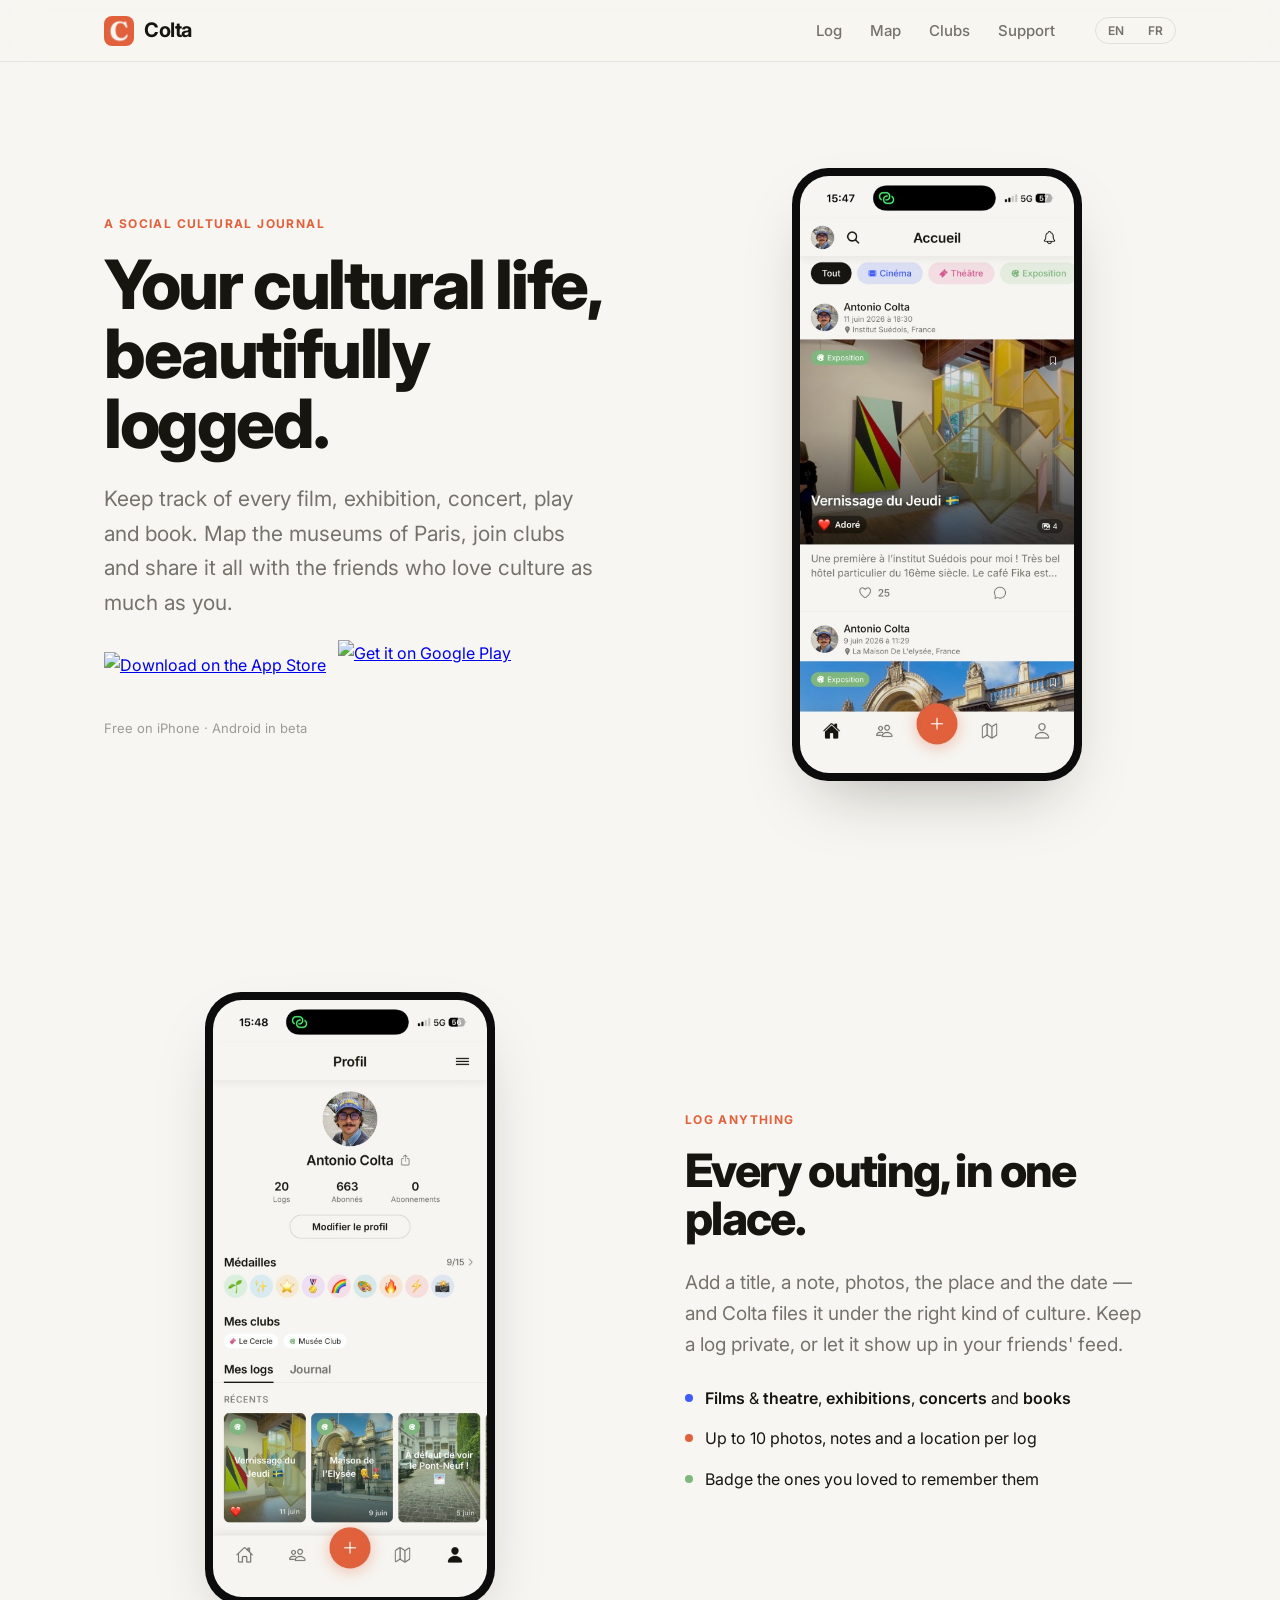
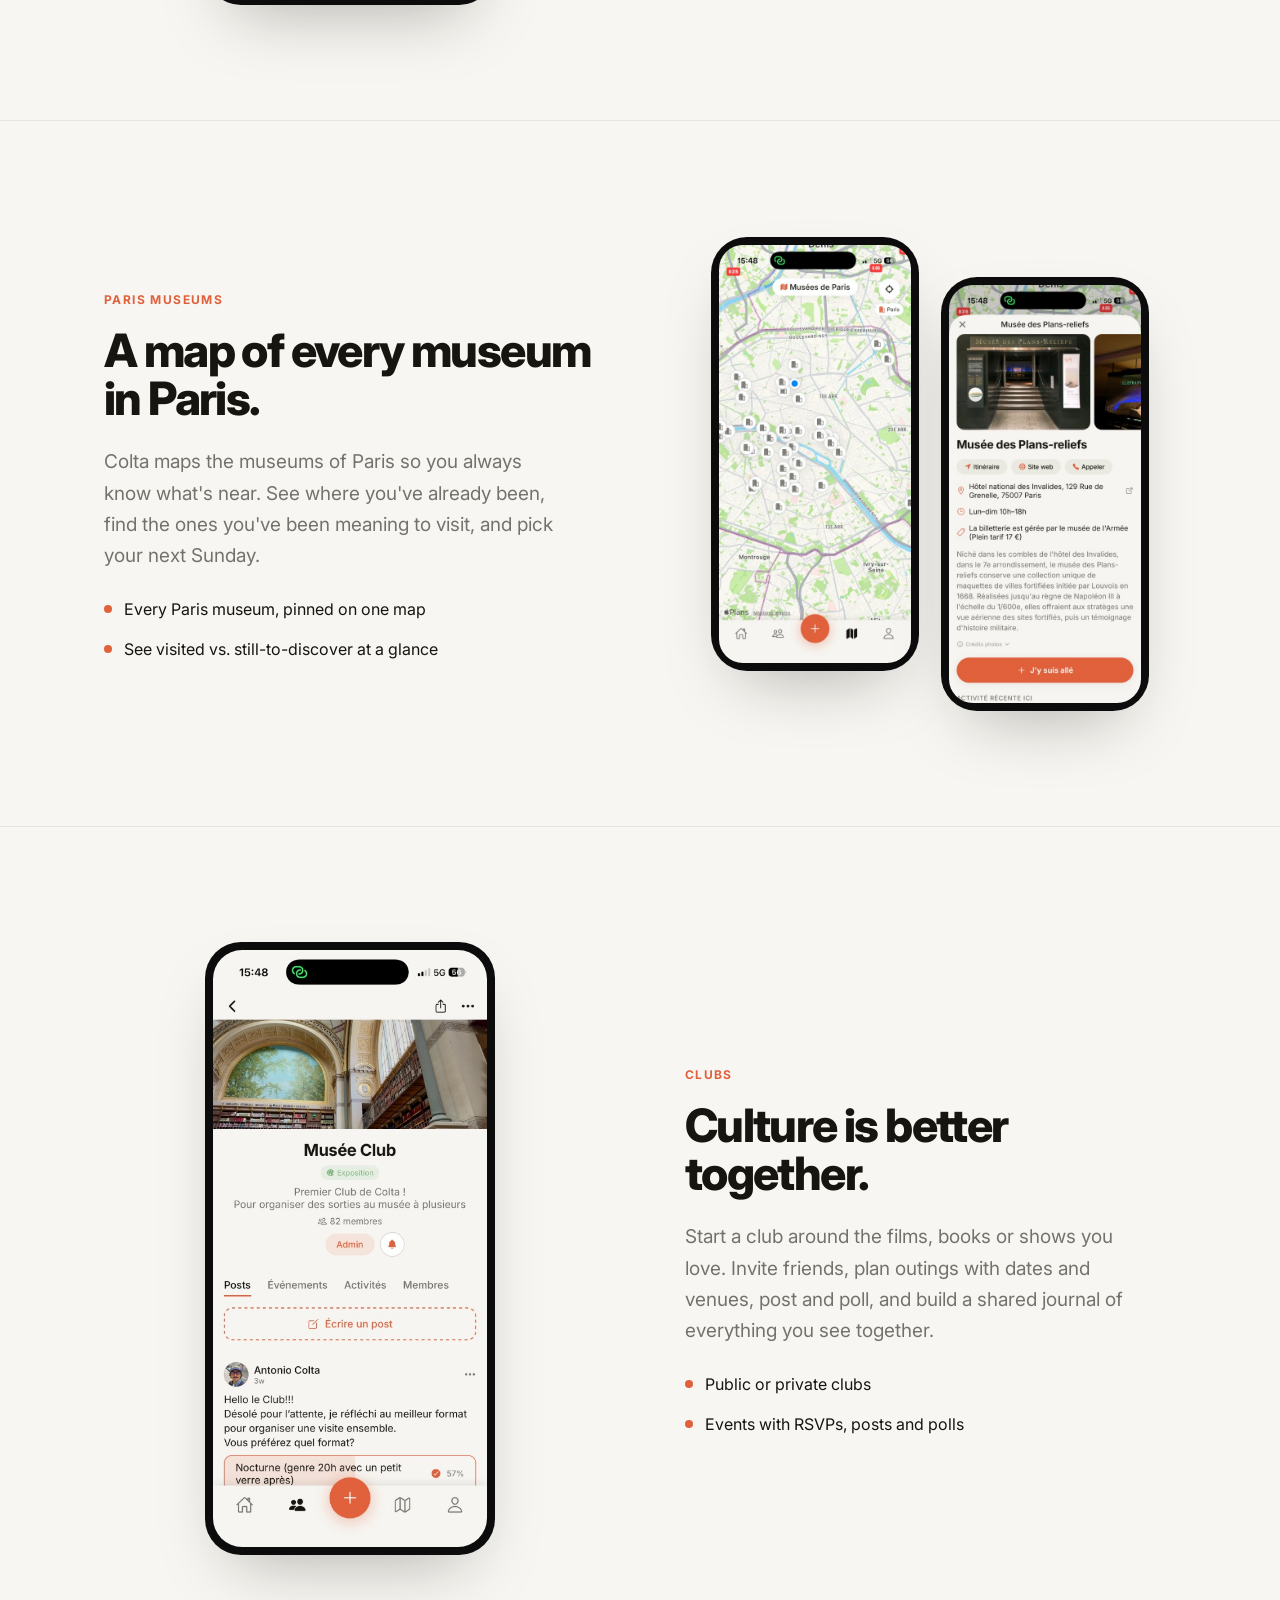
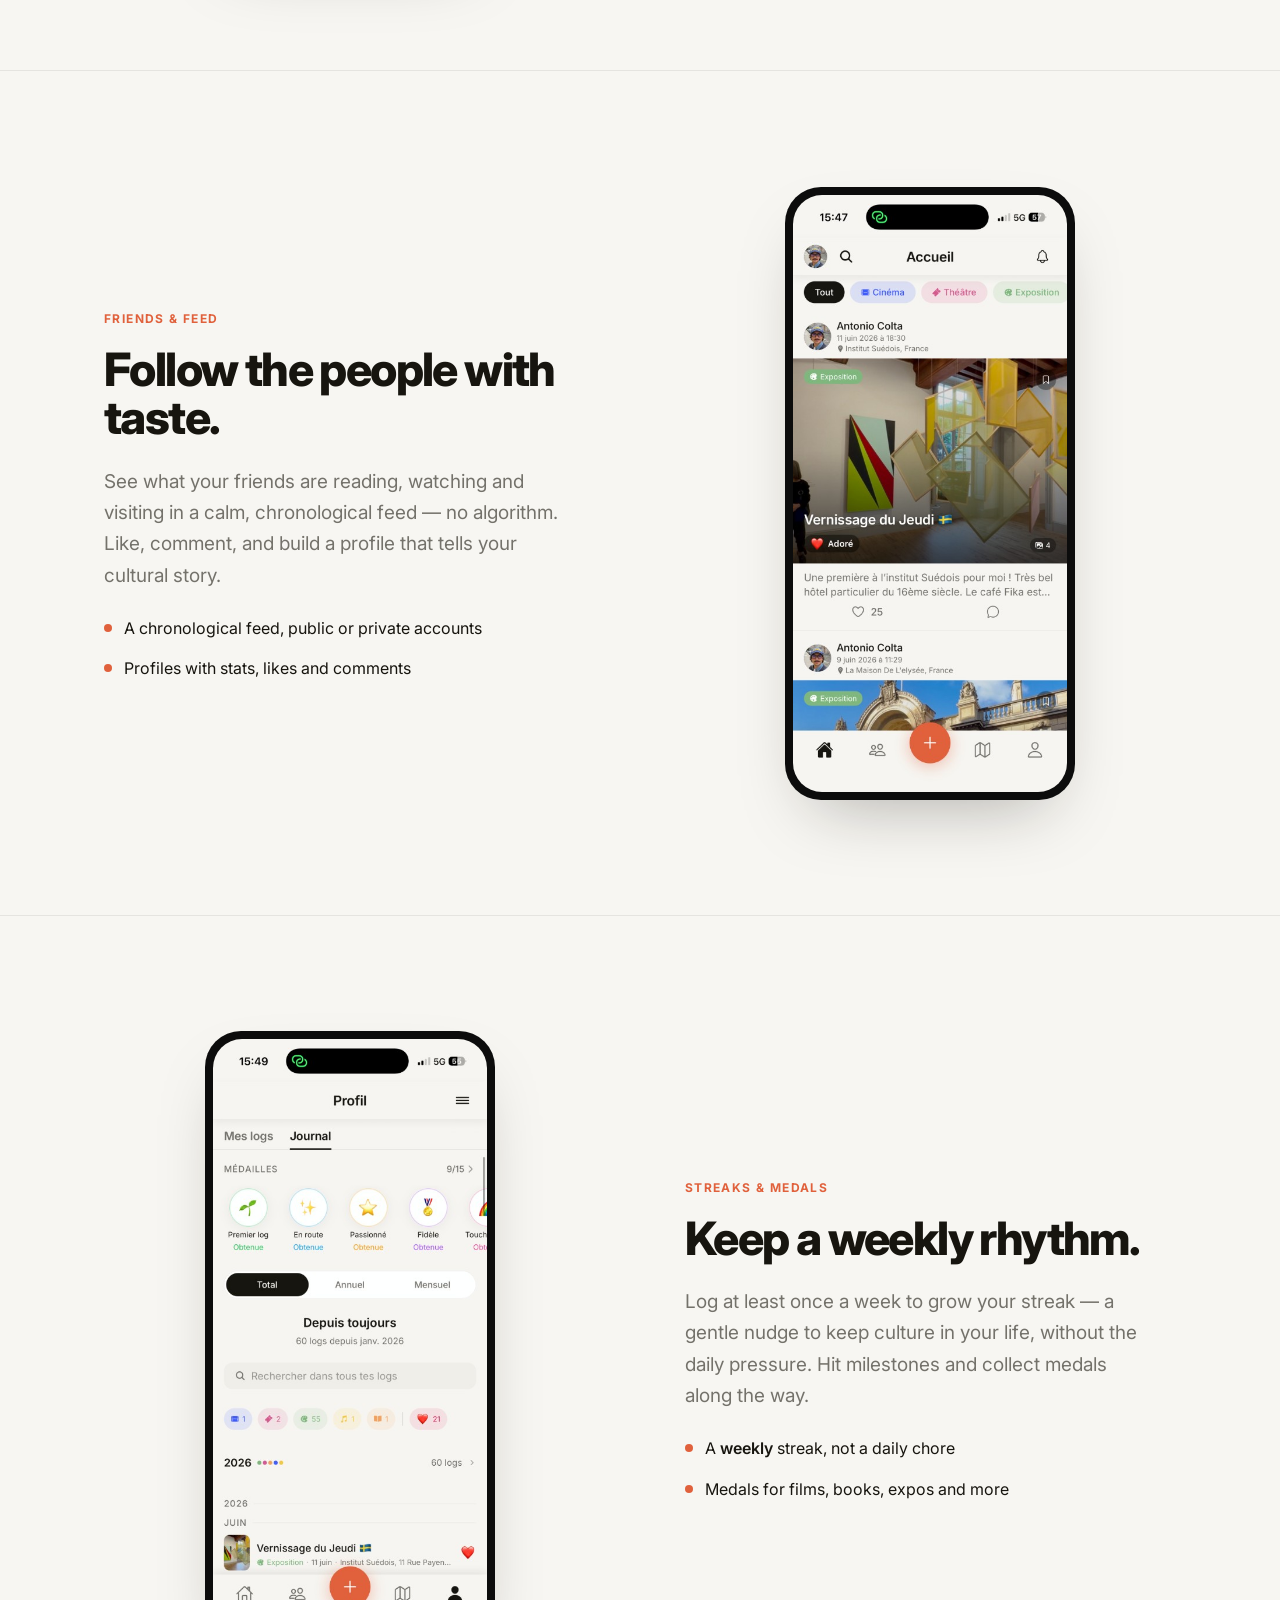
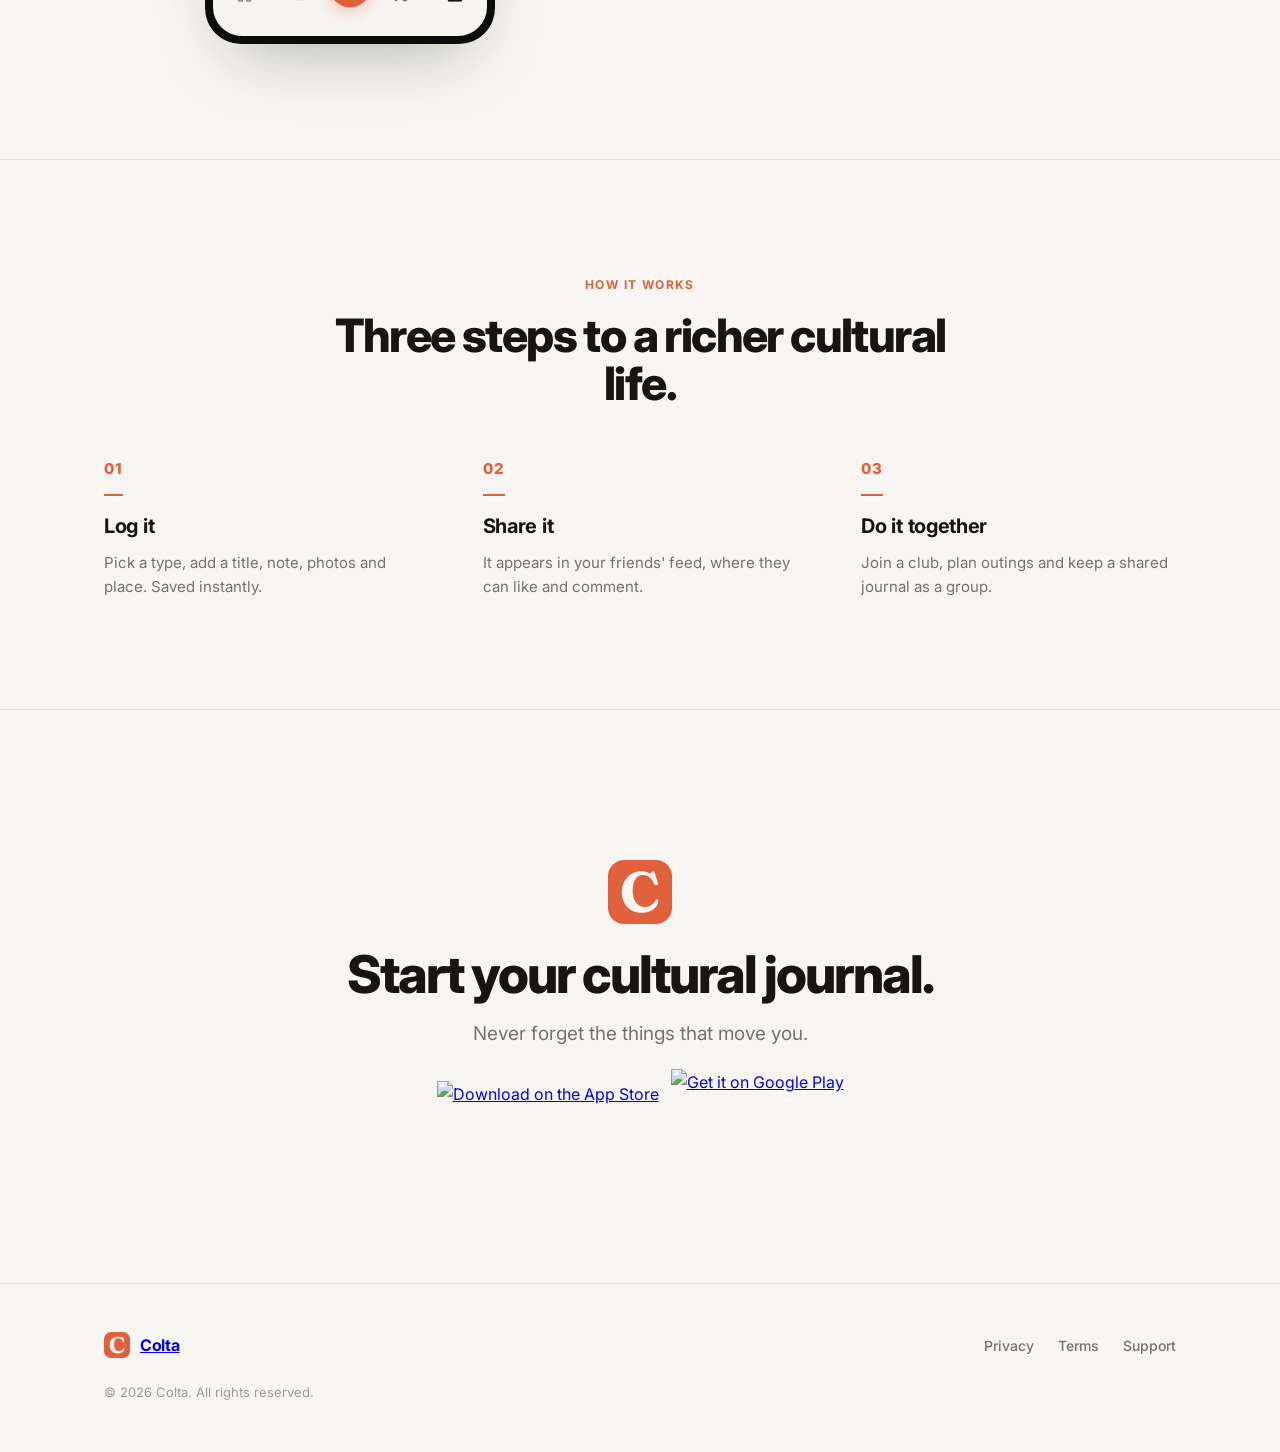
==== index.html @ a2de1295 "Replace CSS phone mockups with real app screenshots Swap every hand-built CSS device mock for a real" ====
<!DOCTYPE html>
<html lang="en" class="lang-en">
<head>
    <meta charset="UTF-8">
    <meta name="viewport" content="width=device-width, initial-scale=1.0">
    <title>Colta — Your cultural life, logged</title>
    <meta name="description" content="Colta is a social journal for your cultural life. Log films, exhibitions, concerts, theatre and books, map Paris museums, join clubs and share it all with friends.">
    <meta name="theme-color" content="#F7F6F2" media="(prefers-color-scheme: light)">
    <meta name="theme-color" content="#101010" media="(prefers-color-scheme: dark)">

    <!-- Google Fonts: Inter (Colta 3.0 UI typeface) -->
    <link rel="preconnect" href="https://fonts.googleapis.com">
    <link rel="preconnect" href="https://fonts.gstatic.com" crossorigin>
    <link href="https://fonts.googleapis.com/css2?family=Inter:wght@400;500;600;700;800;900&display=swap" rel="stylesheet">

    <link rel="icon" type="image/png" href="favicon.png">
    <link rel="apple-touch-icon" href="apple-touch-icon.png">

    <link rel="stylesheet" href="style.css">

    <!-- Open Graph -->
    <meta property="og:title" content="Colta — Your cultural life, logged">
    <meta property="og:description" content="A social journal for your cultural life. Log films, exhibitions, concerts, theatre and books, map Paris museums, join clubs and share it with friends.">
    <meta property="og:type" content="website">
    <meta property="og:url" content="https://getcolta.com">
    <meta property="og:image" content="https://getcolta.com/logo.png">
    <meta name="twitter:card" content="summary">
    <meta name="twitter:image" content="https://getcolta.com/logo.png">
</head>
<body>

    <!-- Navigation -->
    <nav>
        <div class="nav-inner">
            <a href="/" class="logo">
                <img src="logo.png" alt="Colta">
                <span class="wordmark">Colta</span>
            </a>
            <button class="menu-toggle" onclick="document.querySelector('.nav-links').classList.toggle('open')" aria-label="Menu">&#9776;</button>
            <ul class="nav-links">
                <li><a href="#log"><span class="en-only">Log</span><span class="fr-only">Journal</span></a></li>
                <li><a href="#map"><span class="en-only">Map</span><span class="fr-only">Carte</span></a></li>
                <li><a href="#clubs"><span class="en-only">Clubs</span><span class="fr-only">Clubs</span></a></li>
                <li><a href="support.html">Support</a></li>
            </ul>
            <div class="lang-toggle">
                <button id="lang-en">EN</button>
                <button id="lang-fr">FR</button>
            </div>
        </div>
    </nav>

    <!-- Hero -->
    <header class="hero">
        <div class="container hero-grid">
            <div class="hero-copy">
                <span class="eyebrow"><span class="en-only">A social cultural journal</span><span class="fr-only">Le journal social de votre culture</span></span>
                <h1 class="en-only">Your cultural life, beautifully logged.</h1>
                <h1 class="fr-only">Votre vie culturelle, joliment consignée.</h1>
                <p class="lead en-only">Keep track of every film, exhibition, concert, play and book. Map the museums of Paris, join clubs and share it all with the friends who love culture as much as you.</p>
                <p class="lead fr-only">Gardez une trace de chaque film, expo, concert, pièce et livre. Cartographiez les musées de Paris, rejoignez des clubs et partagez tout avec les amis qui aiment la culture autant que vous.</p>
                <div class="hero-actions">
                    <div class="store-badges">
                        <a href="https://apps.apple.com/fr/app/colta/id6759000296?l=en-GB" class="app-store-badge" aria-label="Download on the App Store">
                            <img src="https://developer.apple.com/assets/elements/badges/download-on-the-app-store.svg" alt="Download on the App Store">
                        </a>
                        <a href="https://play.google.com/store/apps/details?id=com.colta.app" class="play-store-badge" aria-label="Get it on Google Play">
                            <img src="https://play.google.com/intl/en_us/badges/static/images/badges/en_badge_web_generic.png" alt="Get it on Google Play">
                        </a>
                    </div>
                    <p class="hero-note"><span class="en-only">Free on iPhone &middot; Android in beta</span><span class="fr-only">Gratuit sur iPhone &middot; Android en bêta</span></p>
                </div>
            </div>

            <div class="hero-visual">
                <div class="device">
                    <img src="screenshots/home-feed.jpg" width="470" height="1024" fetchpriority="high" alt="Colta home feed showing a logged exhibition, with filters for Cinéma, Théâtre and Exposition">
                </div>
            </div>
        </div>
    </header>

    <main>
        <!-- Log every outing -->
        <section class="row reverse" id="log">
            <div class="container row-grid">
                <div class="row-copy">
                    <span class="eyebrow"><span class="en-only">Log anything</span><span class="fr-only">Tout enregistrer</span></span>
                    <h2 class="section-title en-only">Every outing, in one place.</h2>
                    <h2 class="section-title fr-only">Chaque sortie, au même endroit.</h2>
                    <p class="lead en-only">Add a title, a note, photos, the place and the date &mdash; and Colta files it under the right kind of culture. Keep a log private, or let it show up in your friends' feed.</p>
                    <p class="lead fr-only">Ajoutez un titre, une note, des photos, le lieu et la date &mdash; et Colta le classe dans le bon type de culture. Gardez un log privé, ou laissez-le apparaître dans le fil de vos amis.</p>
                    <ul class="row-points">
                        <li><span class="d" style="background: var(--color-movie)"></span><span class="en-only"><b>Films</b> &amp; <b>theatre</b>, <b>exhibitions</b>, <b>concerts</b> and <b>books</b></span><span class="fr-only"><b>Films</b> &amp; <b>théâtre</b>, <b>expos</b>, <b>concerts</b> et <b>livres</b></span></li>
                        <li><span class="d"></span><span class="en-only">Up to 10 photos, notes and a location per log</span><span class="fr-only">Jusqu'à 10 photos, des notes et un lieu par log</span></li>
                        <li><span class="d" style="background: var(--color-exhibition)"></span><span class="en-only">Badge the ones you loved to remember them</span><span class="fr-only">Marquez vos coups de cœur pour vous en souvenir</span></li>
                    </ul>
                </div>
                <div class="row-visual">
                    <div class="device">
                        <img src="screenshots/profile.jpg" width="470" height="1024" loading="lazy" alt="A Colta profile showing logs, medals, clubs and a grid of recent cultural outings">
                    </div>
                </div>
            </div>
        </section>

        <!-- Paris museums map -->
        <section class="row" id="map">
            <div class="container row-grid">
                <div class="row-copy">
                    <span class="eyebrow"><span class="en-only">Paris museums</span><span class="fr-only">Musées de Paris</span></span>
                    <h2 class="section-title en-only">A map of every museum in Paris.</h2>
                    <h2 class="section-title fr-only">Une carte de tous les musées de Paris.</h2>
                    <p class="lead en-only">Colta maps the museums of Paris so you always know what's near. See where you've already been, find the ones you've been meaning to visit, and pick your next Sunday.</p>
                    <p class="lead fr-only">Colta cartographie les musées de Paris pour toujours savoir ce qui est à côté. Voyez où vous êtes déjà allé, trouvez ceux que vous vouliez visiter, et choisissez votre prochain dimanche.</p>
                    <ul class="row-points">
                        <li><span class="d"></span><span class="en-only">Every Paris museum, pinned on one map</span><span class="fr-only">Chaque musée parisien, épinglé sur une carte</span></li>
                        <li><span class="d"></span><span class="en-only">See visited vs. still-to-discover at a glance</span><span class="fr-only">Visités ou encore à découvrir, en un coup d'œil</span></li>
                    </ul>
                </div>
                <div class="row-visual">
                    <div class="device-duo">
                        <div class="device">
                            <img src="screenshots/map-paris.jpg" width="470" height="1024" loading="lazy" alt="The Colta map of Paris museums with dozens of pins across the city">
                        </div>
                        <div class="device">
                            <img src="screenshots/museum-detail.jpg" width="470" height="1024" loading="lazy" alt="Museum detail sheet for the Musée des Plans-reliefs with photos, hours, address and a J'y suis allé button">
                        </div>
                    </div>
                </div>
            </div>
        </section>

        <!-- Clubs -->
        <section class="row reverse" id="clubs">
            <div class="container row-grid">
                <div class="row-copy">
                    <span class="eyebrow"><span class="en-only">Clubs</span><span class="fr-only">Clubs</span></span>
                    <h2 class="section-title en-only">Culture is better together.</h2>
                    <h2 class="section-title fr-only">La culture, c'est mieux à plusieurs.</h2>
                    <p class="lead en-only">Start a club around the films, books or shows you love. Invite friends, plan outings with dates and venues, post and poll, and build a shared journal of everything you see together.</p>
                    <p class="lead fr-only">Créez un club autour des films, livres ou spectacles que vous aimez. Invitez des amis, organisez des sorties avec dates et lieux, publiez et sondez, et tenez un journal partagé de tout ce que vous voyez ensemble.</p>
                    <ul class="row-points">
                        <li><span class="d"></span><span class="en-only">Public or private clubs</span><span class="fr-only">Clubs publics ou privés</span></li>
                        <li><span class="d"></span><span class="en-only">Events with RSVPs, posts and polls</span><span class="fr-only">Événements avec RSVP, posts et sondages</span></li>
                    </ul>
                </div>
                <div class="row-visual">
                    <div class="device">
                        <img src="screenshots/club.jpg" width="470" height="1024" loading="lazy" alt="The Musée Club page in Colta with posts, a poll and 82 members">
                    </div>
                </div>
            </div>
        </section>

        <!-- Friends & feed -->
        <section class="row" id="friends">
            <div class="container row-grid">
                <div class="row-copy">
                    <span class="eyebrow"><span class="en-only">Friends &amp; feed</span><span class="fr-only">Amis &amp; fil</span></span>
                    <h2 class="section-title en-only">Follow the people with taste.</h2>
                    <h2 class="section-title fr-only">Suivez les gens de goût.</h2>
                    <p class="lead en-only">See what your friends are reading, watching and visiting in a calm, chronological feed &mdash; no algorithm. Like, comment, and build a profile that tells your cultural story.</p>
                    <p class="lead fr-only">Découvrez ce que vos amis lisent, regardent et visitent dans un fil calme et chronologique &mdash; sans algorithme. Aimez, commentez, et construisez un profil qui raconte votre histoire culturelle.</p>
                    <ul class="row-points">
                        <li><span class="d"></span><span class="en-only">A chronological feed, public or private accounts</span><span class="fr-only">Un fil chronologique, comptes publics ou privés</span></li>
                        <li><span class="d"></span><span class="en-only">Profiles with stats, likes and comments</span><span class="fr-only">Profils avec statistiques, likes et commentaires</span></li>
                    </ul>
                </div>
                <div class="row-visual">
                    <div class="device">
                        <img src="screenshots/home-feed.jpg" width="470" height="1024" loading="lazy" alt="A chronological Colta feed of friends' cultural outings, with likes and comments">
                    </div>
                </div>
            </div>
        </section>

        <!-- Weekly streaks & medals -->
        <section class="row reverse" id="rewards">
            <div class="container row-grid">
                <div class="row-copy">
                    <span class="eyebrow"><span class="en-only">Streaks &amp; medals</span><span class="fr-only">Séries &amp; médailles</span></span>
                    <h2 class="section-title en-only">Keep a weekly rhythm.</h2>
                    <h2 class="section-title fr-only">Gardez un rythme hebdomadaire.</h2>
                    <p class="lead en-only">Log at least once a week to grow your streak &mdash; a gentle nudge to keep culture in your life, without the daily pressure. Hit milestones and collect medals along the way.</p>
                    <p class="lead fr-only">Enregistrez au moins une fois par semaine pour faire grandir votre série &mdash; un rappel tout en douceur, sans la pression quotidienne. Atteignez des paliers et collectionnez des médailles en chemin.</p>
                    <ul class="row-points">
                        <li><span class="d"></span><span class="en-only">A <b>weekly</b> streak, not a daily chore</span><span class="fr-only">Une série <b>hebdomadaire</b>, pas une corvée quotidienne</span></li>
                        <li><span class="d"></span><span class="en-only">Medals for films, books, expos and more</span><span class="fr-only">Des médailles pour films, livres, expos et plus</span></li>
                    </ul>
                </div>
                <div class="row-visual">
                    <div class="device">
                        <img src="screenshots/journal-medals.jpg" width="470" height="1024" loading="lazy" alt="The Colta journal showing 9 of 15 medals earned and total, yearly and monthly log stats">
                    </div>
                </div>
            </div>
        </section>

        <!-- How it works -->
        <section class="how">
            <div class="container">
                <div class="how-head">
                    <span class="eyebrow"><span class="en-only">How it works</span><span class="fr-only">Comment ça marche</span></span>
                    <h2 class="section-title en-only">Three steps to a richer cultural life.</h2>
                    <h2 class="section-title fr-only">Trois étapes vers une vie culturelle plus riche.</h2>
                </div>
                <div class="steps">
                    <div class="step">
                        <span class="n">01</span>
                        <h3><span class="en-only">Log it</span><span class="fr-only">Enregistrez</span></h3>
                        <p><span class="en-only">Pick a type, add a title, note, photos and place. Saved instantly.</span><span class="fr-only">Choisissez un type, ajoutez un titre, une note, des photos et un lieu. Sauvegardé aussitôt.</span></p>
                    </div>
                    <div class="step">
                        <span class="n">02</span>
                        <h3><span class="en-only">Share it</span><span class="fr-only">Partagez</span></h3>
                        <p><span class="en-only">It appears in your friends' feed, where they can like and comment.</span><span class="fr-only">Il apparaît dans le fil de vos amis, qui peuvent aimer et commenter.</span></p>
                    </div>
                    <div class="step">
                        <span class="n">03</span>
                        <h3><span class="en-only">Do it together</span><span class="fr-only">Vivez-le ensemble</span></h3>
                        <p><span class="en-only">Join a club, plan outings and keep a shared journal as a group.</span><span class="fr-only">Rejoignez un club, organisez des sorties et tenez un journal commun.</span></p>
                    </div>
                </div>
            </div>
        </section>

        <!-- CTA -->
        <section class="cta">
            <div class="container">
                <img class="mark" src="logo.png" alt="Colta">
                <h2 class="en-only">Start your cultural journal.</h2>
                <h2 class="fr-only">Commencez votre journal culturel.</h2>
                <p><span class="en-only">Never forget the things that move you.</span><span class="fr-only">N'oubliez plus jamais ce qui vous touche.</span></p>
                <div class="store-badges">
                    <a href="https://apps.apple.com/fr/app/colta/id6759000296?l=en-GB" class="app-store-badge" aria-label="Download on the App Store">
                        <img src="https://developer.apple.com/assets/elements/badges/download-on-the-app-store.svg" alt="Download on the App Store">
                    </a>
                    <a href="https://play.google.com/store/apps/details?id=com.colta.app" class="play-store-badge" aria-label="Get it on Google Play">
                        <img src="https://play.google.com/intl/en_us/badges/static/images/badges/en_badge_web_generic.png" alt="Get it on Google Play">
                    </a>
                </div>
            </div>
        </section>
    </main>

    <!-- Footer -->
    <footer>
        <div class="footer-inner">
            <a href="/" class="foot-brand">
                <img src="logo.png" alt="Colta">
                <span class="wordmark">Colta</span>
            </a>
            <div class="footer-links">
                <a href="privacy.html"><span class="en-only">Privacy</span><span class="fr-only">Confidentialité</span></a>
                <a href="terms.html"><span class="en-only">Terms</span><span class="fr-only">Conditions</span></a>
                <a href="support.html">Support</a>
            </div>
            <p class="copyright"><span class="en-only">&copy; 2026 Colta. All rights reserved.</span><span class="fr-only">&copy; 2026 Colta. Tous droits réservés.</span></p>
        </div>
    </footer>

    <script src="lang.js"></script>
</body>
</html>
---- style.css ----
/* ============================================
   Colta — Website Styles
   Colta 3.0 editorial redesign (matches the iOS/RN app)

   Typeface: Inter (headings + body).
   No cards: sections are built from typography, whitespace and
   alternating text / product-shot rows. The clay accent is used sparingly.

   Palette (theme/colors.ts):
   - Canvas   #F7F6F2   Surface  #ECEAE3   Ink   #17150F   Grey #74726B
   - Clay     #E0613C   (light #F0855F, dark #B8431F)
   Activity accents: book #F4A261, movie #3E5CFF, theatre #D65A8F,
   exhibition #7FB77E, concert #F6C945.
   ============================================ */

:root {
    --bg: #F7F6F2;
    --bg-surface: #ECEAE3;
    --bg-card: #FFFFFF;
    --bg-input: #F0EEE8;
    --text-primary: #17150F;
    --text-secondary: #74726B;
    --text-tertiary: rgba(23, 21, 15, 0.40);
    --accent: #E0613C;
    --accent-light: #F0855F;
    --accent-dark: #B8431F;
    --action: #17150F;
    --action-text: #FFFFFF;
    --divider: rgba(23, 21, 15, 0.10);
    --hairline: rgba(23, 21, 15, 0.08);

    --color-book: #F4A261;
    --color-movie: #3E5CFF;
    --color-theatre: #D65A8F;
    --color-exhibition: #7FB77E;
    --color-concert: #F6C945;

    --space-xs: 4px;
    --space-sm: 8px;
    --space-md: 16px;
    --space-lg: 24px;
    --space-xl: 32px;
    --space-xxl: 48px;
    --space-xxxl: 64px;

    --radius-sm: 8px;
    --radius-md: 12px;
    --radius-lg: 16px;
    --radius-full: 9999px;

    /* Reserved only for device/product shots, never for content panels. */
    --shadow-device: 0 30px 70px -30px rgba(23, 21, 15, 0.35);

    --nav-bg: rgba(247, 246, 242, 0.72);
    --nav-border: rgba(23, 21, 15, 0.08);

    --maxw: 1120px;
}

@media (prefers-color-scheme: dark) {
    :root {
        --bg: #101010;
        --bg-surface: #1C1C1E;
        --bg-card: #1A1A1C;
        --bg-input: #232325;
        --text-primary: #F7F7F5;
        --text-secondary: #9C9A94;
        --text-tertiary: rgba(247, 247, 245, 0.45);
        --action: #F7F7F5;
        --action-text: #101010;
        --divider: rgba(255, 255, 255, 0.12);
        --hairline: rgba(255, 255, 255, 0.09);

        --nav-bg: rgba(16, 16, 16, 0.72);
        --nav-border: rgba(255, 255, 255, 0.09);

        --shadow-device: 0 30px 70px -30px rgba(0, 0, 0, 0.8);
    }
}

/* ---- Reset ---- */

* { margin: 0; padding: 0; box-sizing: border-box; }

html { scroll-behavior: smooth; }

html, body { max-width: 100%; overflow-x: hidden; }

body {
    font-family: 'Inter', -apple-system, BlinkMacSystemFont, 'Segoe UI', Roboto, sans-serif;
    background-color: var(--bg);
    color: var(--text-primary);
    line-height: 1.65;
    -webkit-font-smoothing: antialiased;
    -moz-osx-font-smoothing: grayscale;
}

img { display: block; max-width: 100%; }

/* ---- Shared editorial primitives ---- */

.container {
    max-width: var(--maxw);
    margin: 0 auto;
    padding-left: var(--space-lg);
    padding-right: var(--space-lg);
}

.eyebrow {
    display: inline-block;
    font-size: 12px;
    font-weight: 700;
    letter-spacing: 1.4px;
    text-transform: uppercase;
    color: var(--accent);
    margin-bottom: var(--space-md);
}

h1, h2, h3 {
    font-family: 'Inter', -apple-system, BlinkMacSystemFont, 'Segoe UI', Roboto, sans-serif;
    color: var(--text-primary);
}

.section-title {
    font-size: clamp(30px, 4.4vw, 46px);
    font-weight: 800;
    line-height: 1.05;
    letter-spacing: -1.6px;
    margin-bottom: var(--space-lg);
}

.lead {
    font-size: clamp(17px, 1.6vw, 19px);
    color: var(--text-secondary);
    line-height: 1.65;
    max-width: 460px;
}

.text-accent { color: var(--accent); }

html.lang-en .fr-only { display: none !important; }
html.lang-fr .en-only { display: none !important; }

/* ---- Language toggle ---- */

.lang-toggle {
    display: flex;
    border: 1px solid var(--divider);
    border-radius: var(--radius-full);
    overflow: hidden;
    margin-left: var(--space-md);
}

.lang-toggle button {
    padding: 5px 12px;
    font-size: 12px;
    font-weight: 600;
    border: none;
    background: transparent;
    color: var(--text-secondary);
    cursor: pointer;
    transition: all 0.2s ease;
    font-family: inherit;
}

.lang-toggle button.active { background: var(--action); color: var(--action-text); }
.lang-toggle button:hover:not(.active) { color: var(--text-primary); }

/* ---- Navigation ---- */

nav {
    position: fixed;
    top: 0; left: 0; right: 0;
    z-index: 100;
    background: var(--nav-bg);
    backdrop-filter: saturate(160%) blur(18px);
    -webkit-backdrop-filter: saturate(160%) blur(18px);
    border-bottom: 1px solid var(--nav-border);
}

nav .nav-inner {
    max-width: var(--maxw);
    margin: 0 auto;
    padding: 14px var(--space-lg);
    display: flex;
    align-items: center;
    justify-content: space-between;
}

nav .logo {
    display: inline-flex;
    align-items: center;
    gap: 10px;
    text-decoration: none;
    color: var(--text-primary);
}

nav .logo img {
    width: 30px;
    height: 30px;
    border-radius: 8px;
}

nav .logo .wordmark {
    font-size: 20px;
    font-weight: 700;
    letter-spacing: -0.4px;
}

nav .nav-links {
    display: flex;
    gap: 28px;
    list-style: none;
    margin-left: auto;
    margin-right: var(--space-lg);
}

nav .nav-links a {
    color: var(--text-secondary);
    text-decoration: none;
    font-size: 15px;
    font-weight: 500;
    transition: color 0.2s ease;
}

nav .nav-links a:hover,
nav .nav-links a.active { color: var(--text-primary); }

/* ---- Buttons ---- */

.btn {
    display: inline-flex;
    align-items: center;
    justify-content: center;
    gap: 8px;
    font-family: inherit;
    font-size: 15px;
    font-weight: 600;
    padding: 13px 22px;
    border-radius: var(--radius-full);
    text-decoration: none;
    border: 1px solid transparent;
    cursor: pointer;
    transition: transform 0.15s ease, opacity 0.2s ease;
}

.btn:hover { transform: translateY(-1px); }
.btn-primary { background: var(--action); color: var(--action-text); }
.btn-ghost { background: transparent; color: var(--text-primary); border-color: var(--divider); }

/* ---- Store badges ---- */

.store-badges {
    display: flex;
    align-items: center;
    gap: 12px;
    flex-wrap: wrap;
}

.app-store-badge,
.play-store-badge {
    display: inline-block;
    transition: transform 0.2s ease, opacity 0.2s ease;
}

.app-store-badge:hover,
.play-store-badge:hover { transform: translateY(-2px); }

.app-store-badge img { height: 52px; }
/* Google's badge PNG ships with built-in padding; scale + clip to match Apple. */
.play-store-badge img { height: 76px; margin: -12px 0; }

/* ---- Hero ---- */

.hero {
    padding: 168px 0 96px;
}

.hero-grid {
    display: grid;
    grid-template-columns: 1.05fr 0.95fr;
    gap: var(--space-xxxl);
    align-items: center;
}

.hero h1 {
    font-size: clamp(40px, 6vw, 68px);
    font-weight: 800;
    line-height: 1.02;
    letter-spacing: -2.4px;
    margin-bottom: var(--space-lg);
}

.hero .lead {
    font-size: clamp(18px, 1.8vw, 21px);
    max-width: 500px;
    margin-bottom: var(--space-xl);
}

.hero-actions {
    display: flex;
    flex-direction: column;
    gap: 14px;
    align-items: flex-start;
}

.hero-note {
    font-size: 13px;
    color: var(--text-tertiary);
}

.hero-visual {
    display: flex;
    justify-content: center;
}

/* ---- Feature rows (editorial, no cards) ---- */

.row {
    padding: clamp(64px, 9vw, 120px) 0;
}

.row + .row { border-top: 1px solid var(--hairline); }

.row-grid {
    display: grid;
    grid-template-columns: 1fr 1fr;
    gap: clamp(40px, 7vw, 96px);
    align-items: center;
}

.row.reverse .row-copy { order: 2; }
.row.reverse .row-visual { order: 1; }

.row-copy h2 { margin-bottom: var(--space-lg); }

.row-points {
    list-style: none;
    margin-top: var(--space-lg);
    display: flex;
    flex-direction: column;
    gap: 14px;
}

.row-points li {
    display: flex;
    align-items: baseline;
    gap: 12px;
    font-size: 16px;
    color: var(--text-primary);
}

.row-points li b { font-weight: 600; }
.row-points li span.d {
    display: inline-block;
    flex-shrink: 0;
    width: 8px; height: 8px;
    border-radius: 50%;
    background: var(--accent);
    transform: translateY(-2px);
}

.row-visual { display: flex; justify-content: center; }

/* ---- Device (real app screenshot) ---- */

.device {
    width: clamp(232px, 25vw, 290px);
    padding: 8px;
    background: #0C0C0C;
    border-radius: 36px;
    box-shadow: var(--shadow-device);
    flex-shrink: 0;
}

.device img {
    display: block;
    width: 100%;
    height: auto;
    border-radius: 29px;
}

/* Two devices paired (Paris museums) */
.device-duo {
    display: flex;
    justify-content: center;
    align-items: flex-start;
    gap: clamp(12px, 2vw, 22px);
    width: 100%;
}

.device-duo .device { width: clamp(150px, 19vw, 208px); }
.device-duo .device img { border-radius: 24px; }
.device-duo .device:nth-child(2) { margin-top: 40px; }

@media (max-width: 900px) {
    .device-duo .device:nth-child(2) { margin-top: 0; }
}

/* ---- How it works ---- */

.how {
    padding: clamp(64px, 9vw, 110px) 0;
    border-top: 1px solid var(--hairline);
}
.how .how-head { max-width: 620px; margin: 0 auto var(--space-xxl); text-align: center; }
.steps {
    display: grid;
    grid-template-columns: repeat(3, 1fr);
    gap: clamp(28px, 5vw, 64px);
    counter-reset: step;
}
.step { position: relative; }
.step .n {
    font-size: 15px; font-weight: 800; color: var(--accent);
    letter-spacing: 1px;
    padding-bottom: 12px; margin-bottom: 14px;
    border-bottom: 2px solid var(--accent);
    display: inline-block;
}
.step h3 { font-size: 20px; font-weight: 700; letter-spacing: -0.3px; margin-bottom: var(--space-sm); }
.step p { font-size: 15px; color: var(--text-secondary); line-height: 1.6; }

/* ---- CTA ---- */

.cta {
    padding: clamp(80px, 12vw, 150px) 0;
    text-align: center;
    border-top: 1px solid var(--hairline);
}
.cta img.mark { width: 64px; height: 64px; border-radius: 16px; margin: 0 auto var(--space-lg); }
.cta h2 {
    font-size: clamp(32px, 5vw, 52px);
    font-weight: 800; letter-spacing: -2px; line-height: 1.03;
    margin-bottom: var(--space-md);
}
.cta p { font-size: 19px; color: var(--text-secondary); margin-bottom: var(--space-xl); }
.cta .store-badges { justify-content: center; }

/* ---- Footer ---- */

footer {
    border-top: 1px solid var(--hairline);
    padding: var(--space-xxl) 0;
}
footer .footer-inner {
    max-width: var(--maxw);
    margin: 0 auto;
    padding: 0 var(--space-lg);
    display: flex; align-items: center; justify-content: space-between;
    gap: var(--space-lg); flex-wrap: wrap;
}
footer .foot-brand { display: inline-flex; align-items: center; gap: 10px; }
footer .foot-brand img { width: 26px; height: 26px; border-radius: 7px; }
footer .foot-brand .wordmark { font-weight: 700; letter-spacing: -0.3px; }
footer .footer-links { display: flex; gap: var(--space-lg); flex-wrap: wrap; }
footer .footer-links a {
    color: var(--text-secondary); text-decoration: none;
    font-size: 14px; font-weight: 500; transition: color 0.2s ease;
}
footer .footer-links a:hover { color: var(--text-primary); }
footer .copyright { font-size: 13px; color: var(--text-tertiary); width: 100%; }

/* ---- Legal pages ---- */

.legal-page { padding: 140px var(--space-lg) 80px; max-width: 720px; margin: 0 auto; }
.legal-page h1 { font-size: 36px; font-weight: 800; margin-bottom: var(--space-sm); letter-spacing: -1px; }
.legal-page .last-updated { font-size: 14px; color: var(--text-secondary); margin-bottom: 40px; }
.legal-page .legal-content { }
.legal-page h2 { font-size: 20px; font-weight: 700; margin-top: var(--space-xl); margin-bottom: var(--space-md); letter-spacing: -0.3px; }
.legal-page h2:first-child { margin-top: 0; }
.legal-page h3 { font-size: 17px; font-weight: 600; margin-top: 20px; margin-bottom: var(--space-sm); }
.legal-page p { font-size: 15px; color: var(--text-secondary); margin-bottom: 12px; line-height: 1.7; }
.legal-page ul { list-style: none; padding: 0; margin-bottom: 12px; }
.legal-page ul li { font-size: 15px; color: var(--text-secondary); padding-left: 20px; position: relative; margin-bottom: 6px; line-height: 1.6; }
.legal-page ul li::before { content: ''; position: absolute; left: 4px; top: 10px; width: 6px; height: 6px; border-radius: 50%; background: var(--accent); }
.legal-page a { color: var(--accent); text-decoration: none; font-weight: 500; }
.legal-page a:hover { text-decoration: underline; }

/* ---- Support page ---- */

.support-page { padding: 140px var(--space-lg) 80px; max-width: 640px; margin: 0 auto; text-align: center; }
.support-page h1 { font-size: 36px; font-weight: 800; margin-bottom: 12px; letter-spacing: -1px; }
.support-page .subtitle { font-size: 18px; color: var(--text-secondary); margin-bottom: var(--space-xxl); }
.support-card {
    text-align: left;
    padding: var(--space-lg) 0;
    border-top: 1px solid var(--hairline);
}
.support-card .icon { font-size: 24px; margin-bottom: 10px; }
.support-card h3 { font-size: 18px; font-weight: 700; margin-bottom: var(--space-sm); letter-spacing: -0.2px; }
.support-card p { font-size: 15px; color: var(--text-secondary); line-height: 1.6; }
.support-card a { color: var(--accent); text-decoration: none; font-weight: 600; }
.support-card a:hover { text-decoration: underline; }

/* ---- Mobile menu toggle ---- */

.menu-toggle { display: none; background: none; border: none; font-size: 22px; cursor: pointer; color: var(--text-primary); }

/* ---- Responsive ---- */

@media (max-width: 900px) {
    .hero { padding: 132px 0 72px; }
    .hero-grid,
    .row-grid { grid-template-columns: 1fr; gap: var(--space-xxl); }
    .hero-visual { order: -1; }
    .row.reverse .row-copy,
    .row.reverse .row-visual { order: 0; }
    .row-visual { order: -1; }
    .lead, .hero .lead { max-width: none; }
    .steps { grid-template-columns: 1fr; gap: var(--space-xl); }
}

@media (max-width: 620px) {
    nav .nav-links {
        display: none;
        position: absolute; top: 100%; left: 0; right: 0;
        flex-direction: column;
        background: var(--nav-bg);
        backdrop-filter: blur(18px); -webkit-backdrop-filter: blur(18px);
        padding: var(--space-md) var(--space-lg);
        gap: var(--space-md);
        border-bottom: 1px solid var(--nav-border);
        margin: 0;
    }
    nav .nav-links.open { display: flex; }
    .menu-toggle { display: block; order: 3; }
    .lang-toggle { margin-left: auto; margin-right: var(--space-sm); }
    footer .footer-inner { flex-direction: column; align-items: flex-start; }
}

/* ---- Entrance animation ---- */

@keyframes fadeInUp {
    from { opacity: 0; transform: translateY(16px); }
    to { opacity: 1; transform: translateY(0); }
}
@media (prefers-reduced-motion: no-preference) {
    .hero-grid > * { animation: fadeInUp 0.7s ease-out both; }
    .hero-grid > *:nth-child(2) { animation-delay: 0.08s; }
}
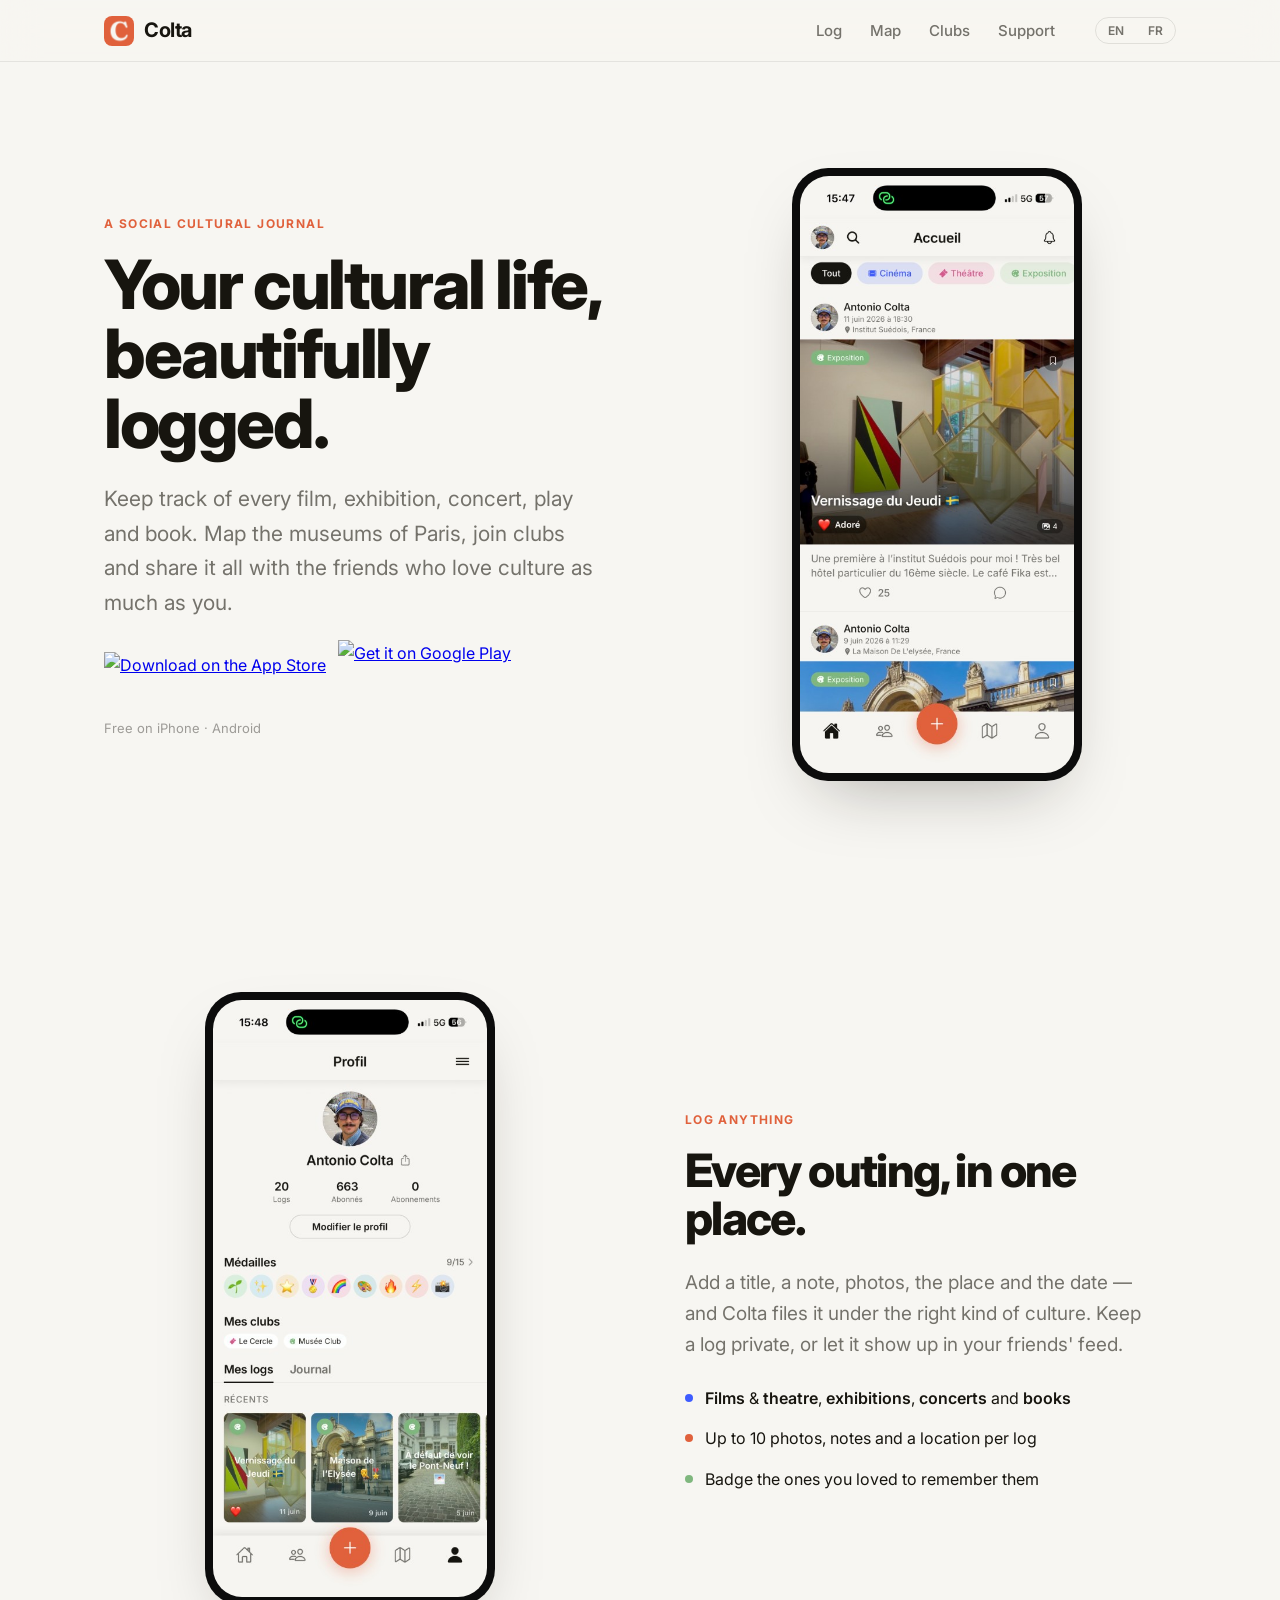
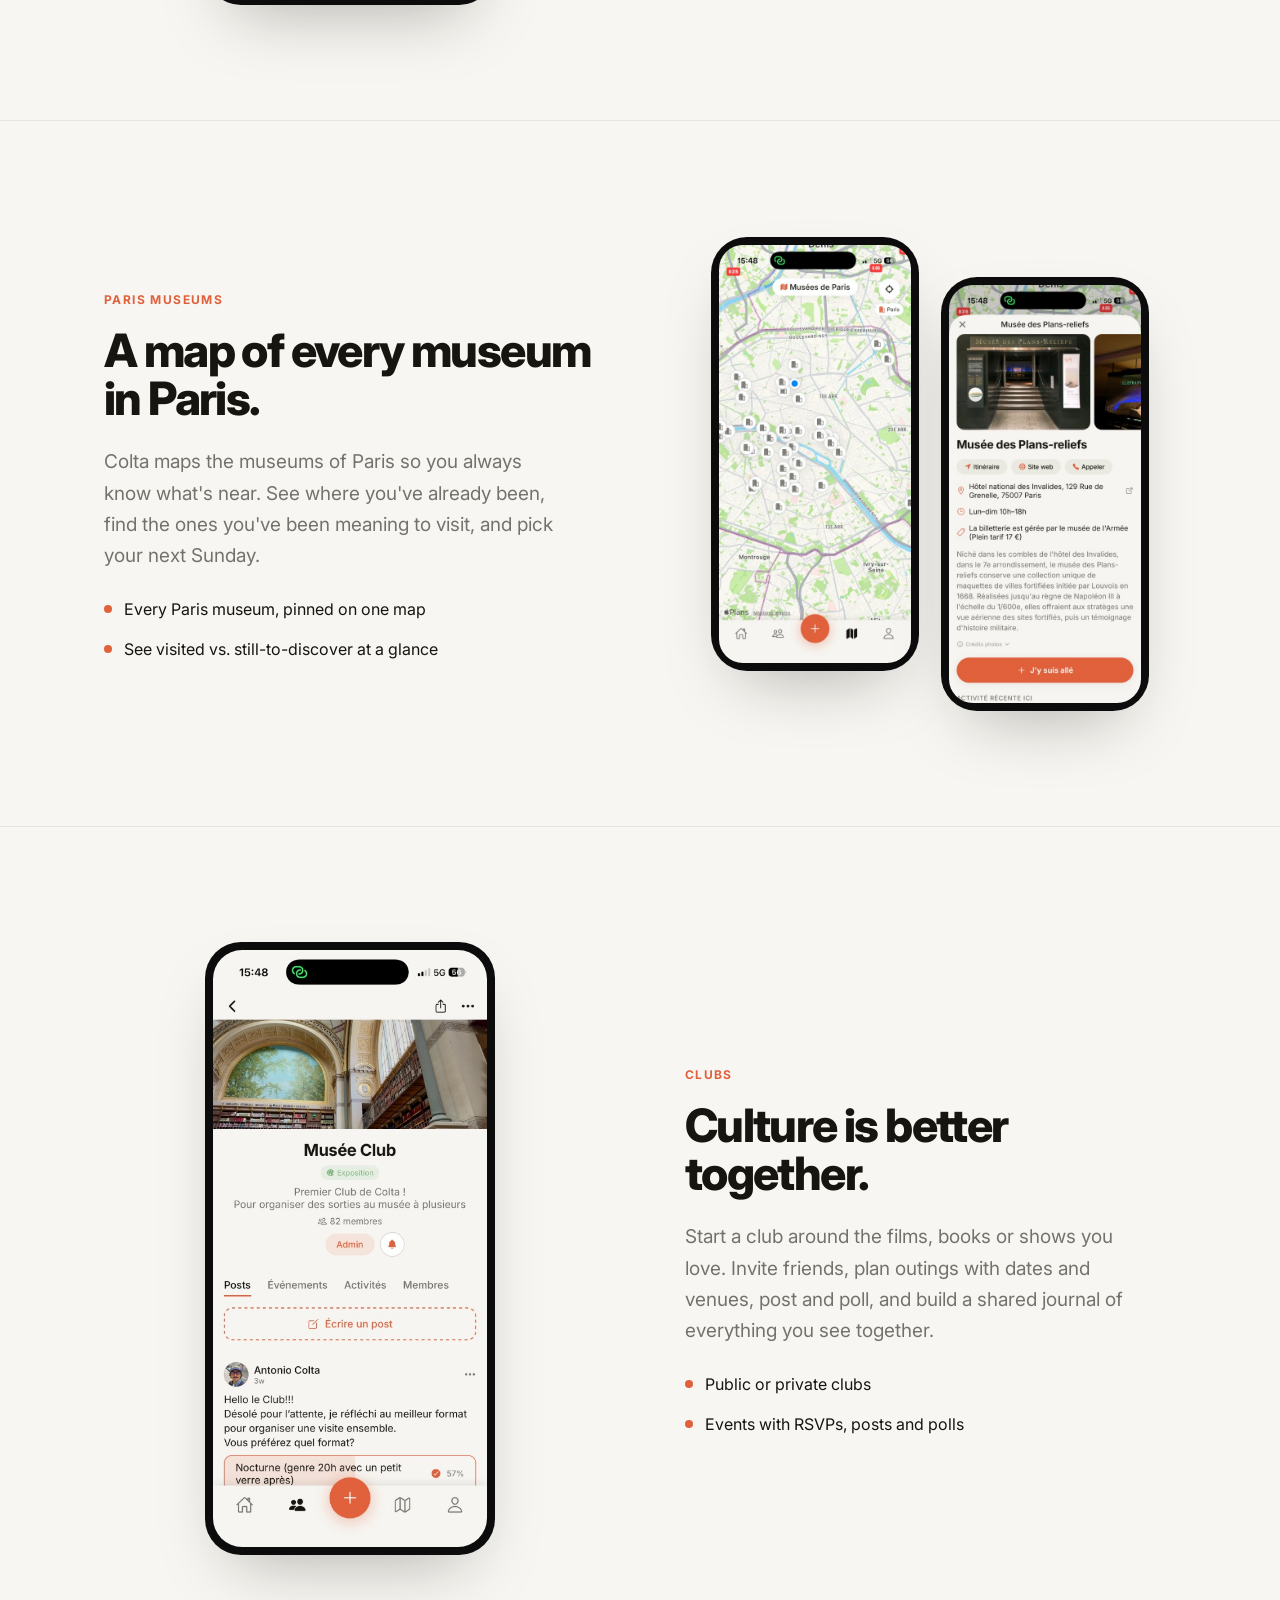
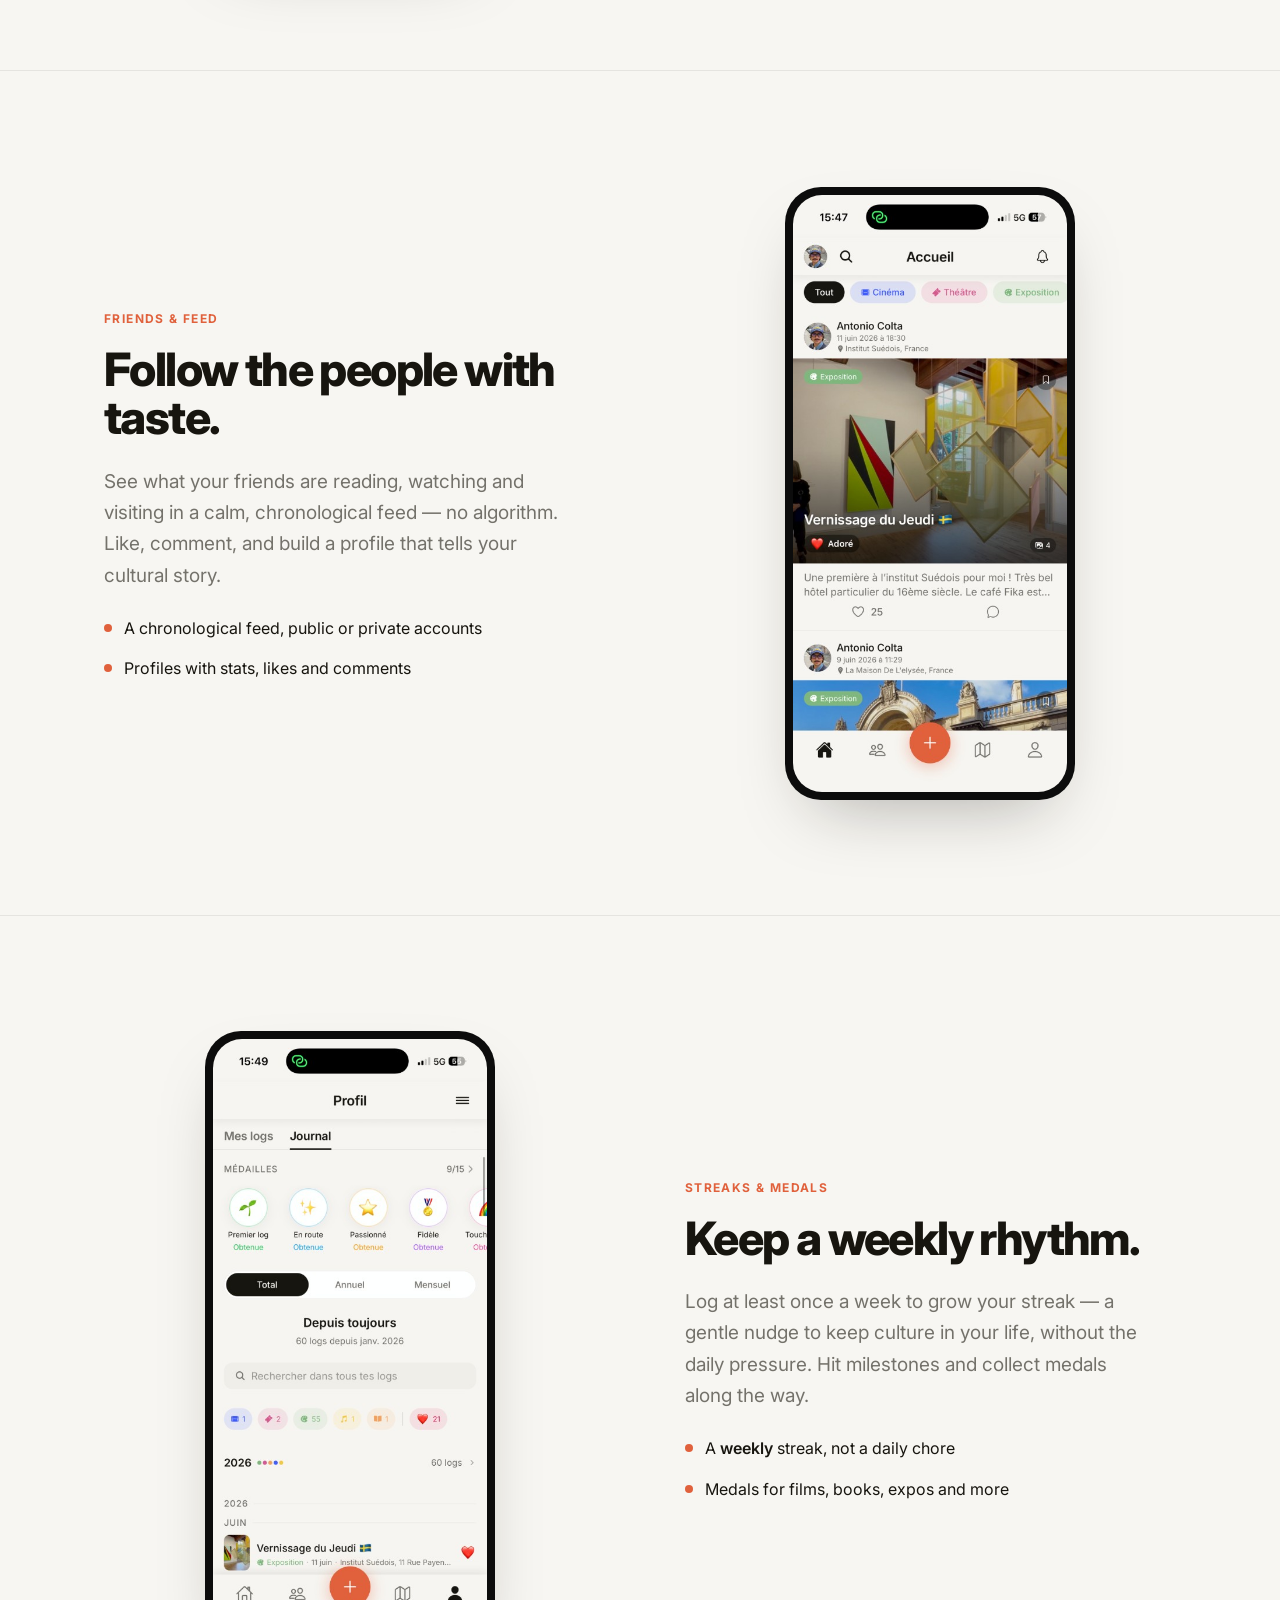
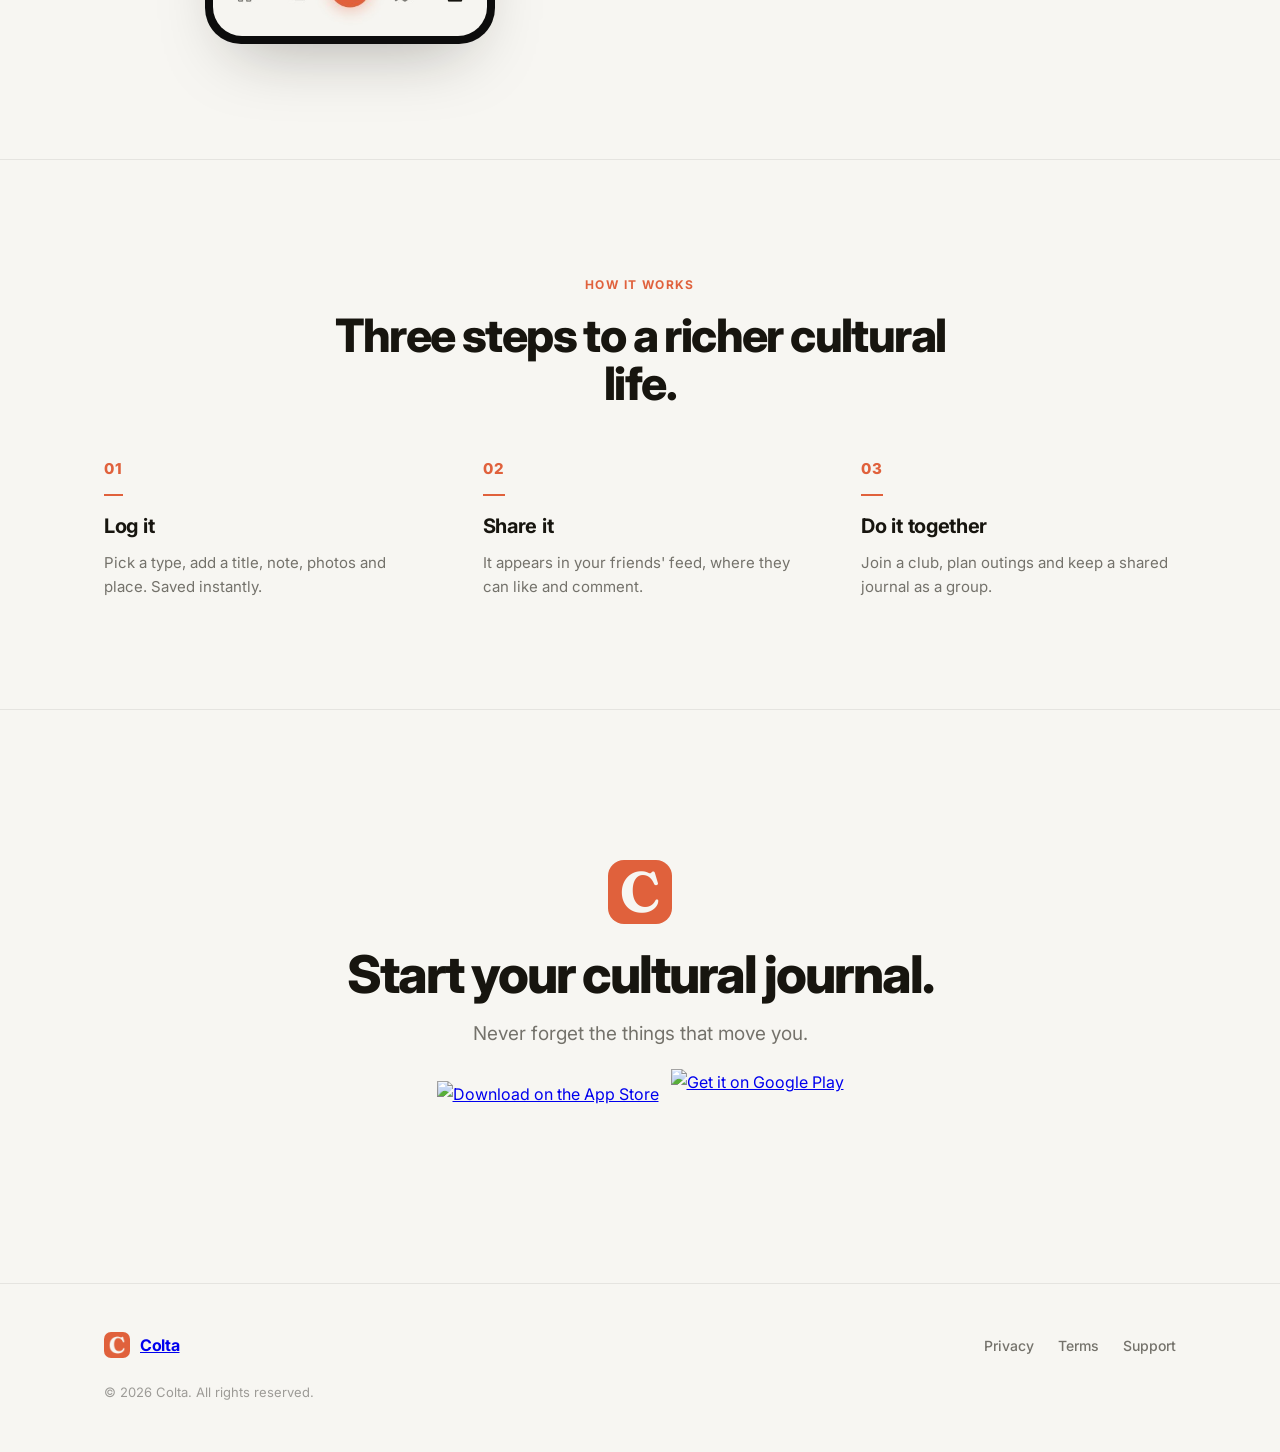
==== commit e2a86187: "fix(site): remove hero entrance shift causing mobile ghost/misalignment; drop "beta" mention - Repla" ====
--- a/index.html
+++ b/index.html
@@ -68,7 +68,7 @@
                             <img src="https://play.google.com/intl/en_us/badges/static/images/badges/en_badge_web_generic.png" alt="Get it on Google Play">
                         </a>
                     </div>
-                    <p class="hero-note"><span class="en-only">Free on iPhone &middot; Android in beta</span><span class="fr-only">Gratuit sur iPhone &middot; Android en bêta</span></p>
+                    <p class="hero-note"><span class="en-only">Free on iPhone &middot; Android</span><span class="fr-only">Gratuit sur iPhone &middot; Android</span></p>
                 </div>
             </div>
 
--- a/style.css
+++ b/style.css
@@ -530,12 +530,12 @@
 }
 
 /* ---- Entrance animation ---- */
-
-@keyframes fadeInUp {
-    from { opacity: 0; transform: translateY(16px); }
-    to { opacity: 1; transform: translateY(0); }
-}
+/* A subtle opacity-only fade. No transform, so content always renders in its
+   final, correctly-aligned position (avoids the shifted "ghost" seen mid-load). */
 @media (prefers-reduced-motion: no-preference) {
-    .hero-grid > * { animation: fadeInUp 0.7s ease-out both; }
-    .hero-grid > *:nth-child(2) { animation-delay: 0.08s; }
-}
+    @keyframes heroFadeIn {
+        from { opacity: 0; }
+        to { opacity: 1; }
+    }
+    .hero-grid > * { animation: heroFadeIn 0.4s ease-out both; }
+}
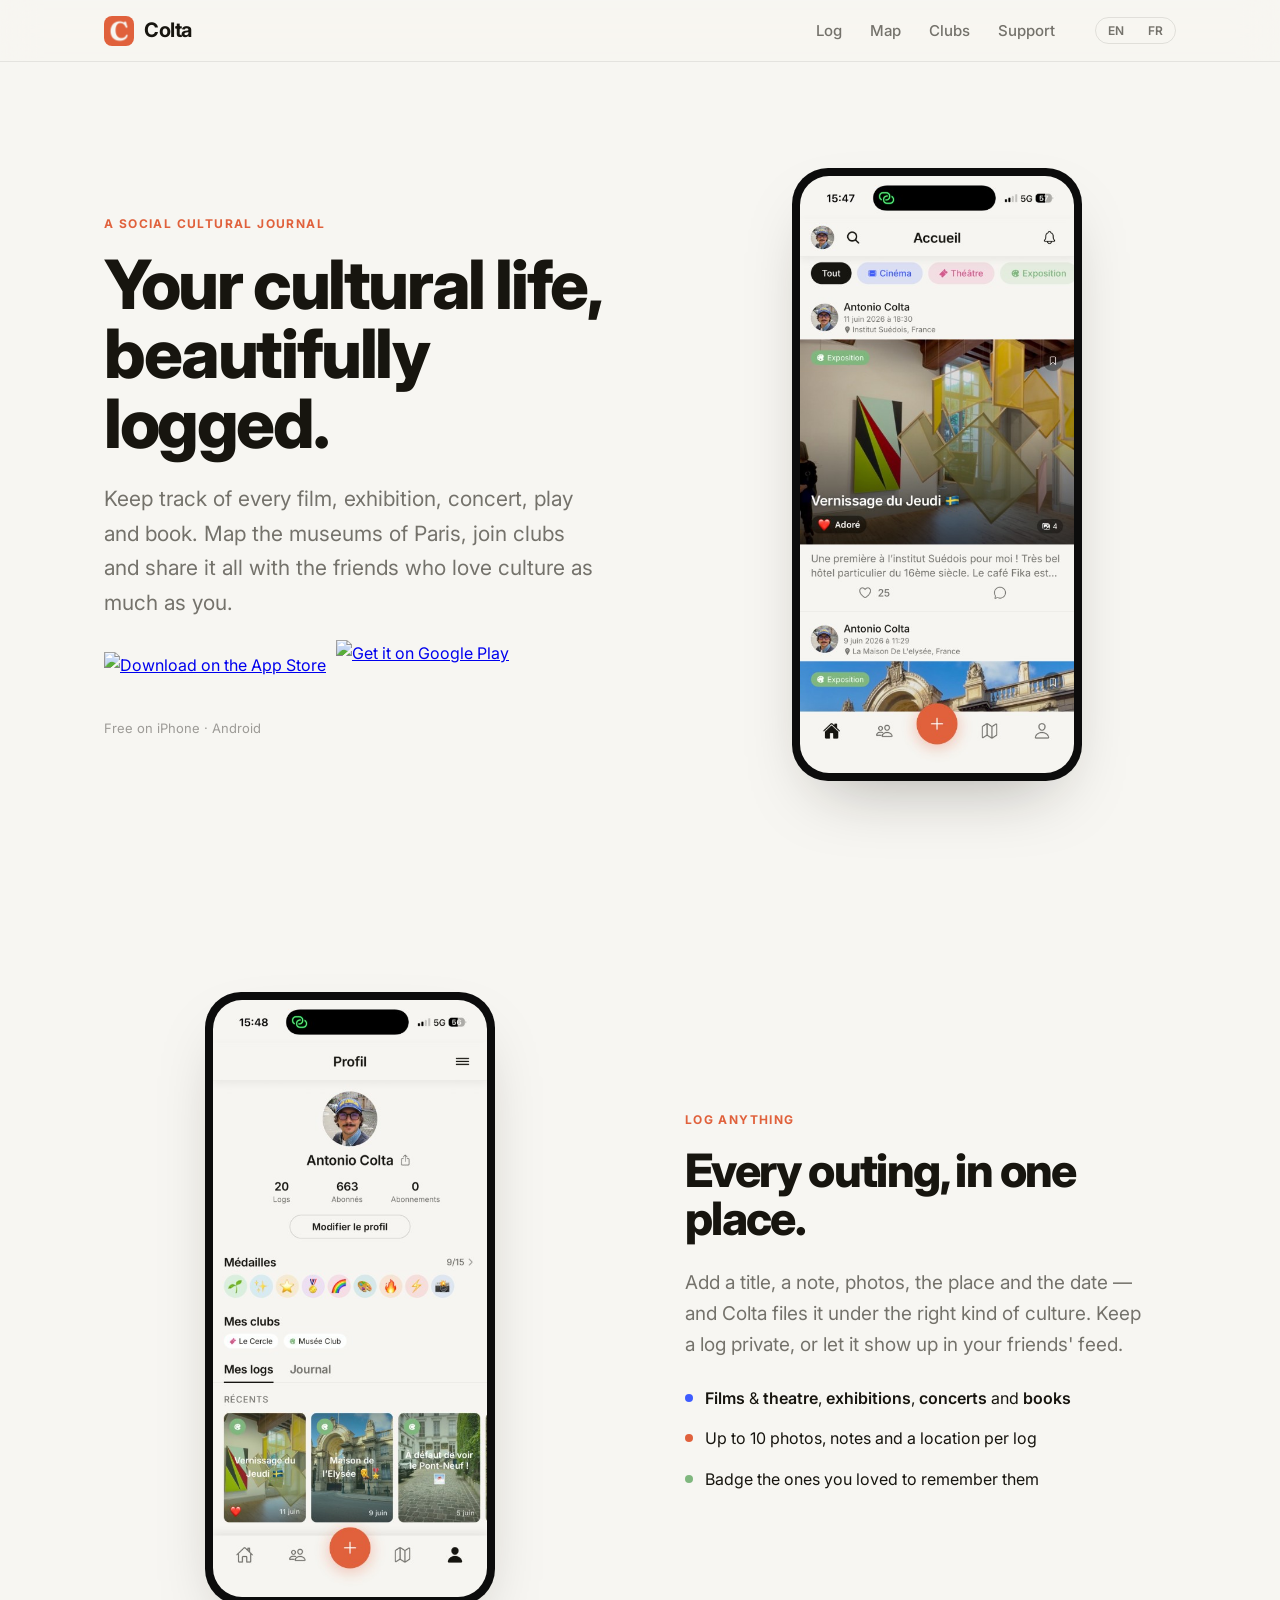
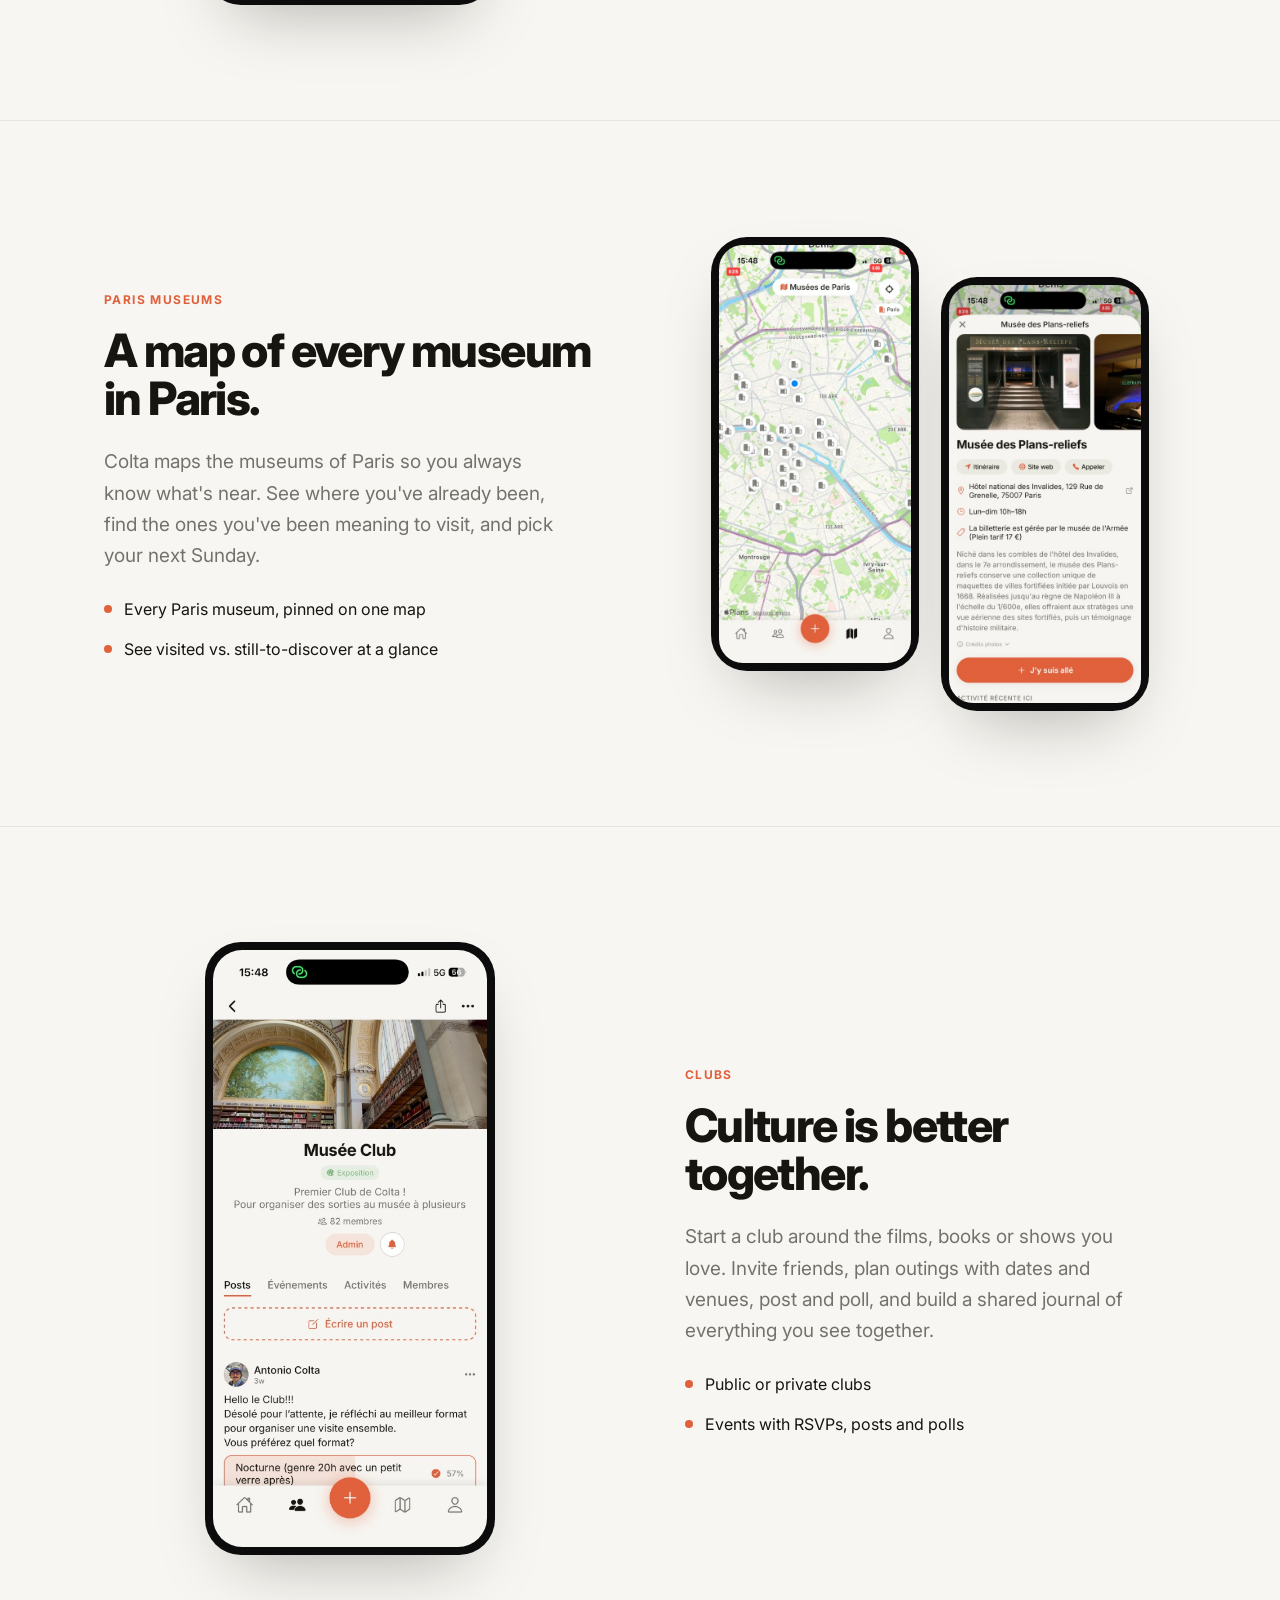
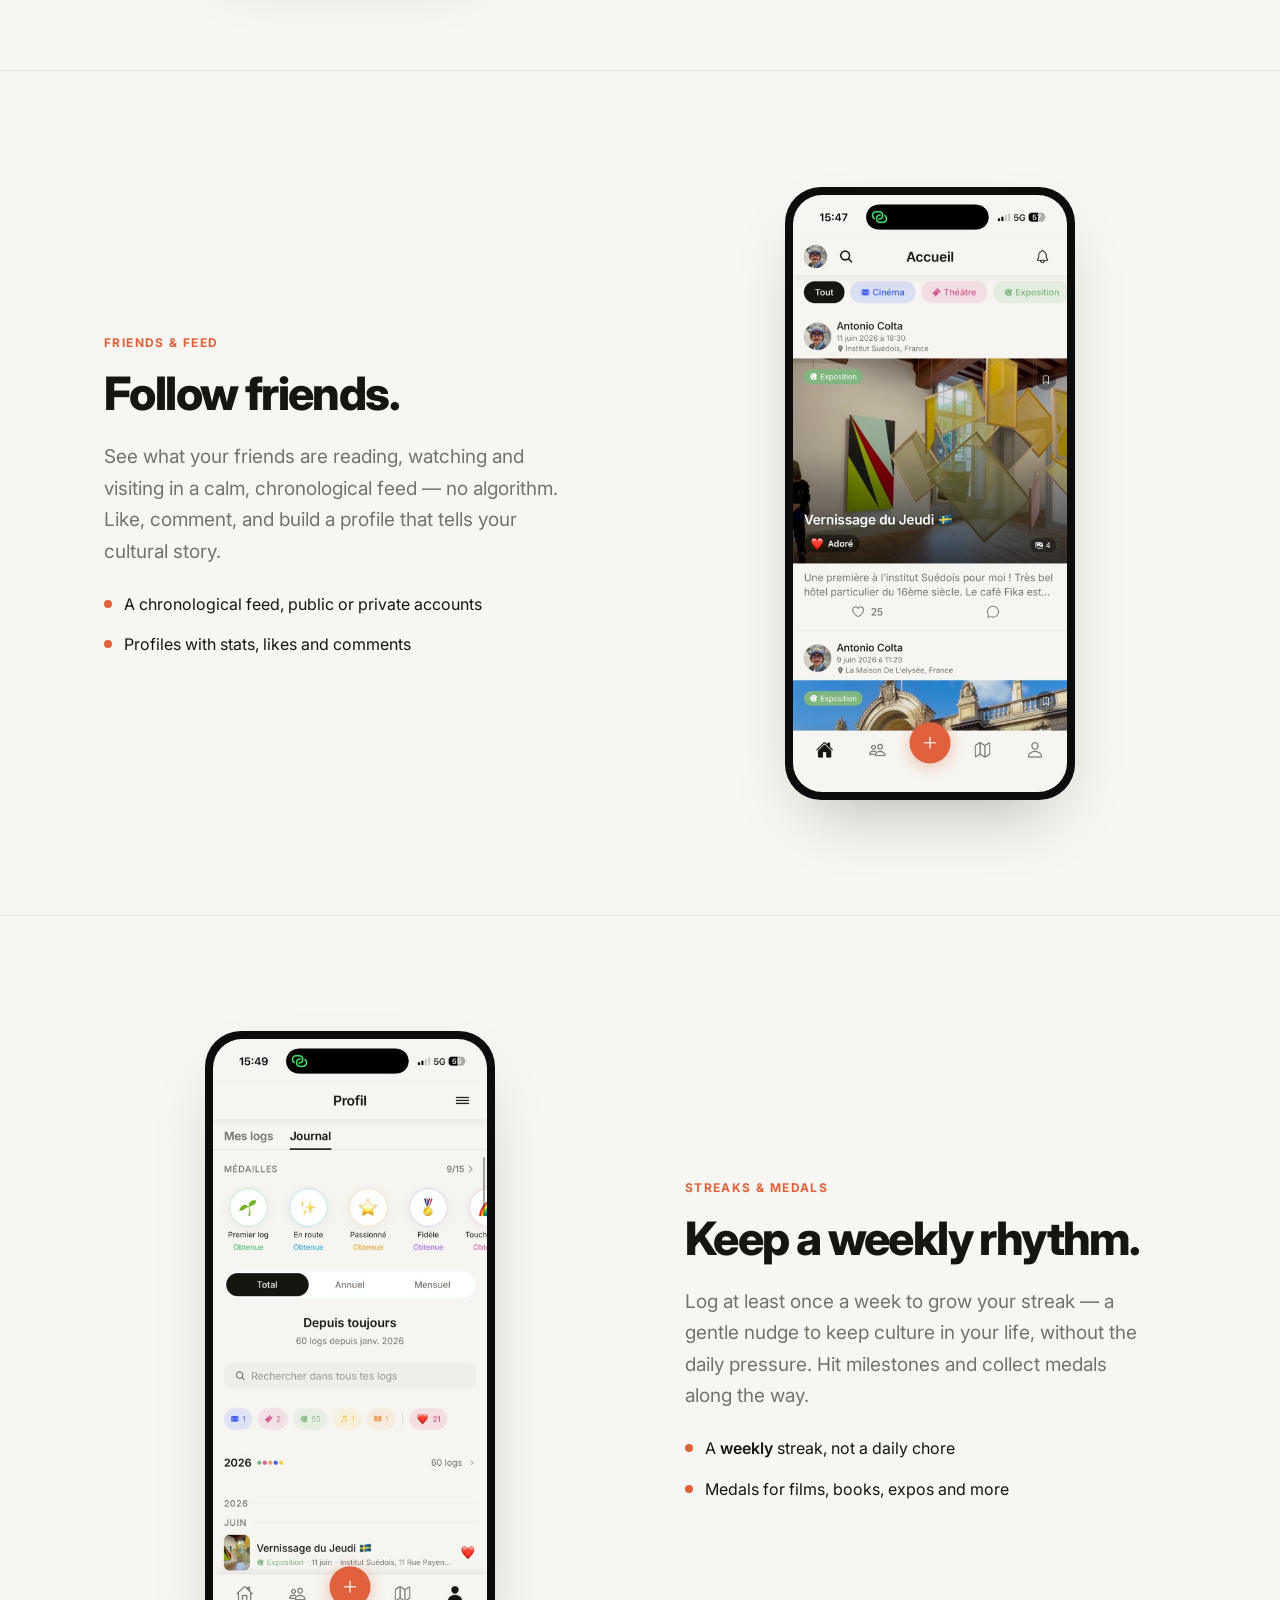
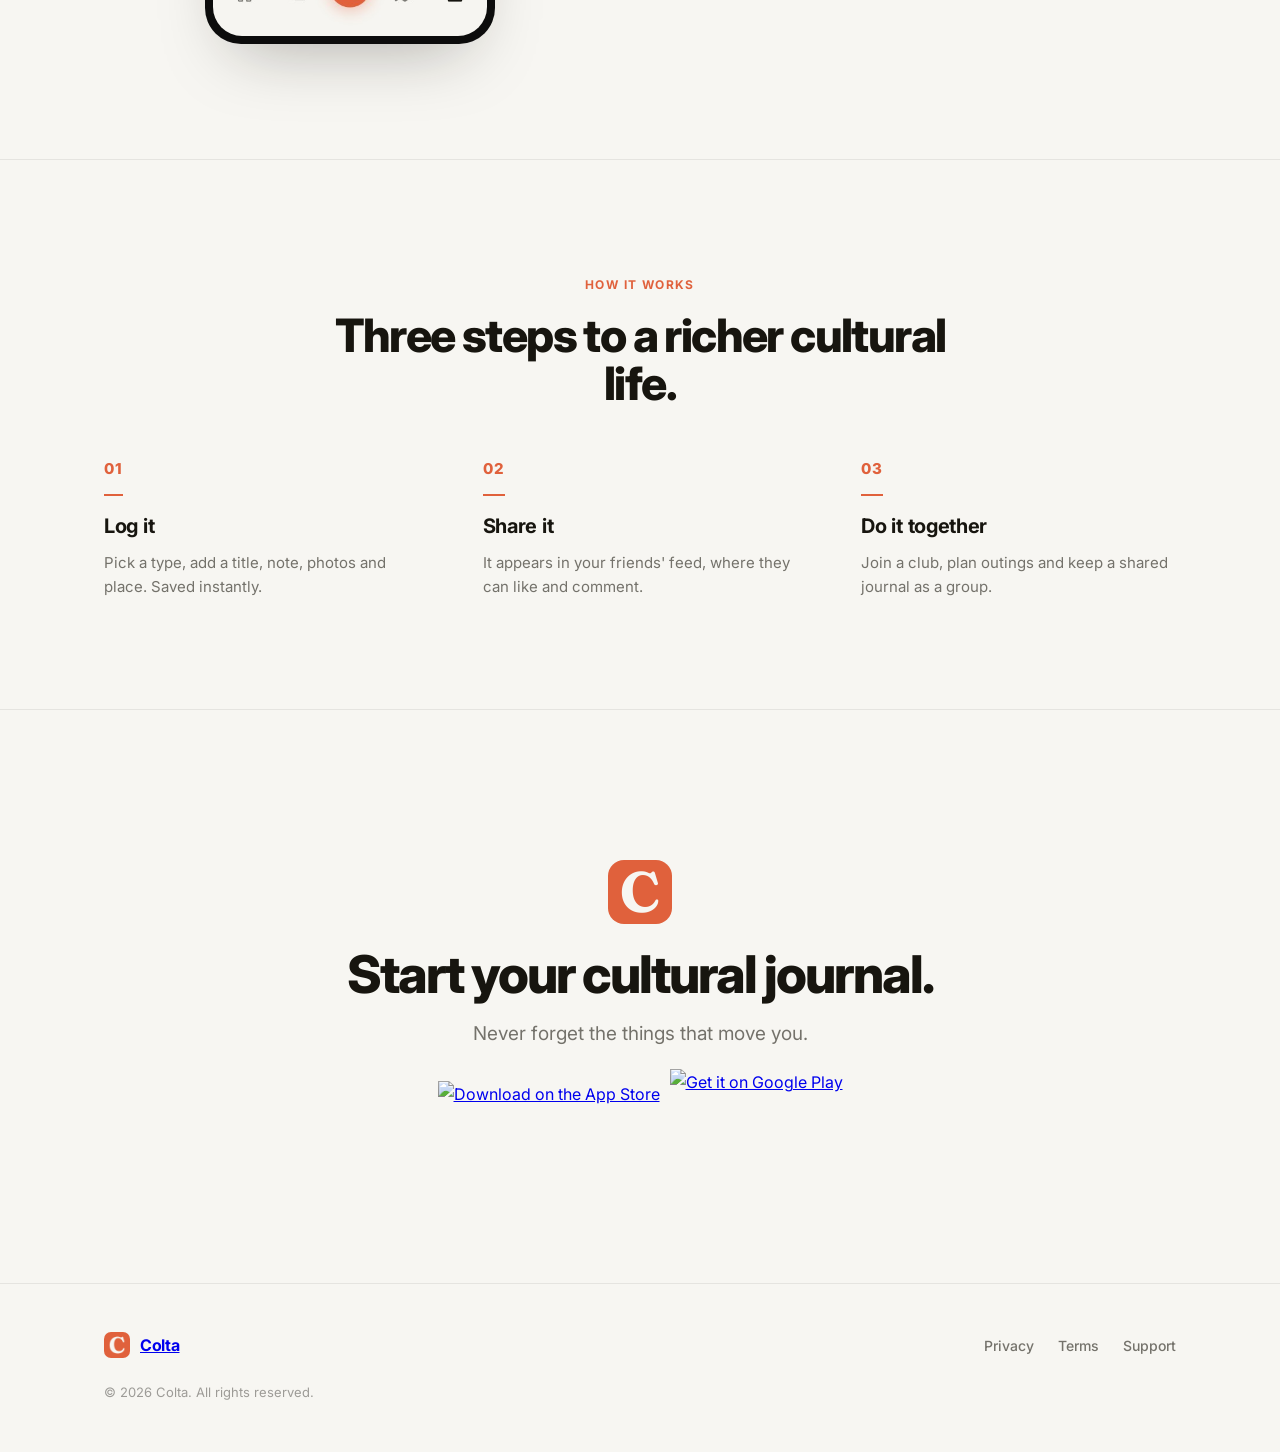
==== commit 760f59a2: "copy(site): simplify friends section headline to Follow friends / Suivez vos amis Co-authored-by: Cu" ====
--- a/index.html
+++ b/index.html
@@ -158,8 +158,8 @@
             <div class="container row-grid">
                 <div class="row-copy">
                     <span class="eyebrow"><span class="en-only">Friends &amp; feed</span><span class="fr-only">Amis &amp; fil</span></span>
-                    <h2 class="section-title en-only">Follow the people with taste.</h2>
-                    <h2 class="section-title fr-only">Suivez les gens de goût.</h2>
+                    <h2 class="section-title en-only">Follow friends.</h2>
+                    <h2 class="section-title fr-only">Suivez vos amis.</h2>
                     <p class="lead en-only">See what your friends are reading, watching and visiting in a calm, chronological feed &mdash; no algorithm. Like, comment, and build a profile that tells your cultural story.</p>
                     <p class="lead fr-only">Découvrez ce que vos amis lisent, regardent et visitent dans un fil calme et chronologique &mdash; sans algorithme. Aimez, commentez, et construisez un profil qui raconte votre histoire culturelle.</p>
                     <ul class="row-points">
--- a/style.css
+++ b/style.css
@@ -253,22 +253,36 @@
 .store-badges {
     display: flex;
     align-items: center;
-    gap: 12px;
+    gap: 10px;
     flex-wrap: wrap;
 }
 
 .app-store-badge,
 .play-store-badge {
-    display: inline-block;
+    display: inline-flex;
+    align-items: center;
+    justify-content: center;
+    height: 52px;
+    flex-shrink: 0;
     transition: transform 0.2s ease, opacity 0.2s ease;
 }
 
 .app-store-badge:hover,
 .play-store-badge:hover { transform: translateY(-2px); }
 
-.app-store-badge img { height: 52px; }
-/* Google's badge PNG ships with built-in padding; scale + clip to match Apple. */
-.play-store-badge img { height: 76px; margin: -12px 0; }
+.app-store-badge img {
+    display: block;
+    height: 52px;
+    width: auto;
+}
+
+/* Google badge PNG has built-in padding — scale inside a fixed 52px box to align with Apple. */
+.play-store-badge img {
+    display: block;
+    height: 76px;
+    width: auto;
+    margin: 0;
+}
 
 /* ---- Hero ---- */
 
@@ -503,10 +517,10 @@
     .hero { padding: 132px 0 72px; }
     .hero-grid,
     .row-grid { grid-template-columns: 1fr; gap: var(--space-xxl); }
-    .hero-visual { order: -1; }
+    /* Hero: headline + CTAs first, screenshot below (standard landing-page flow). */
+    .row-visual { order: -1; }
     .row.reverse .row-copy,
     .row.reverse .row-visual { order: 0; }
-    .row-visual { order: -1; }
     .lead, .hero .lead { max-width: none; }
     .steps { grid-template-columns: 1fr; gap: var(--space-xl); }
 }
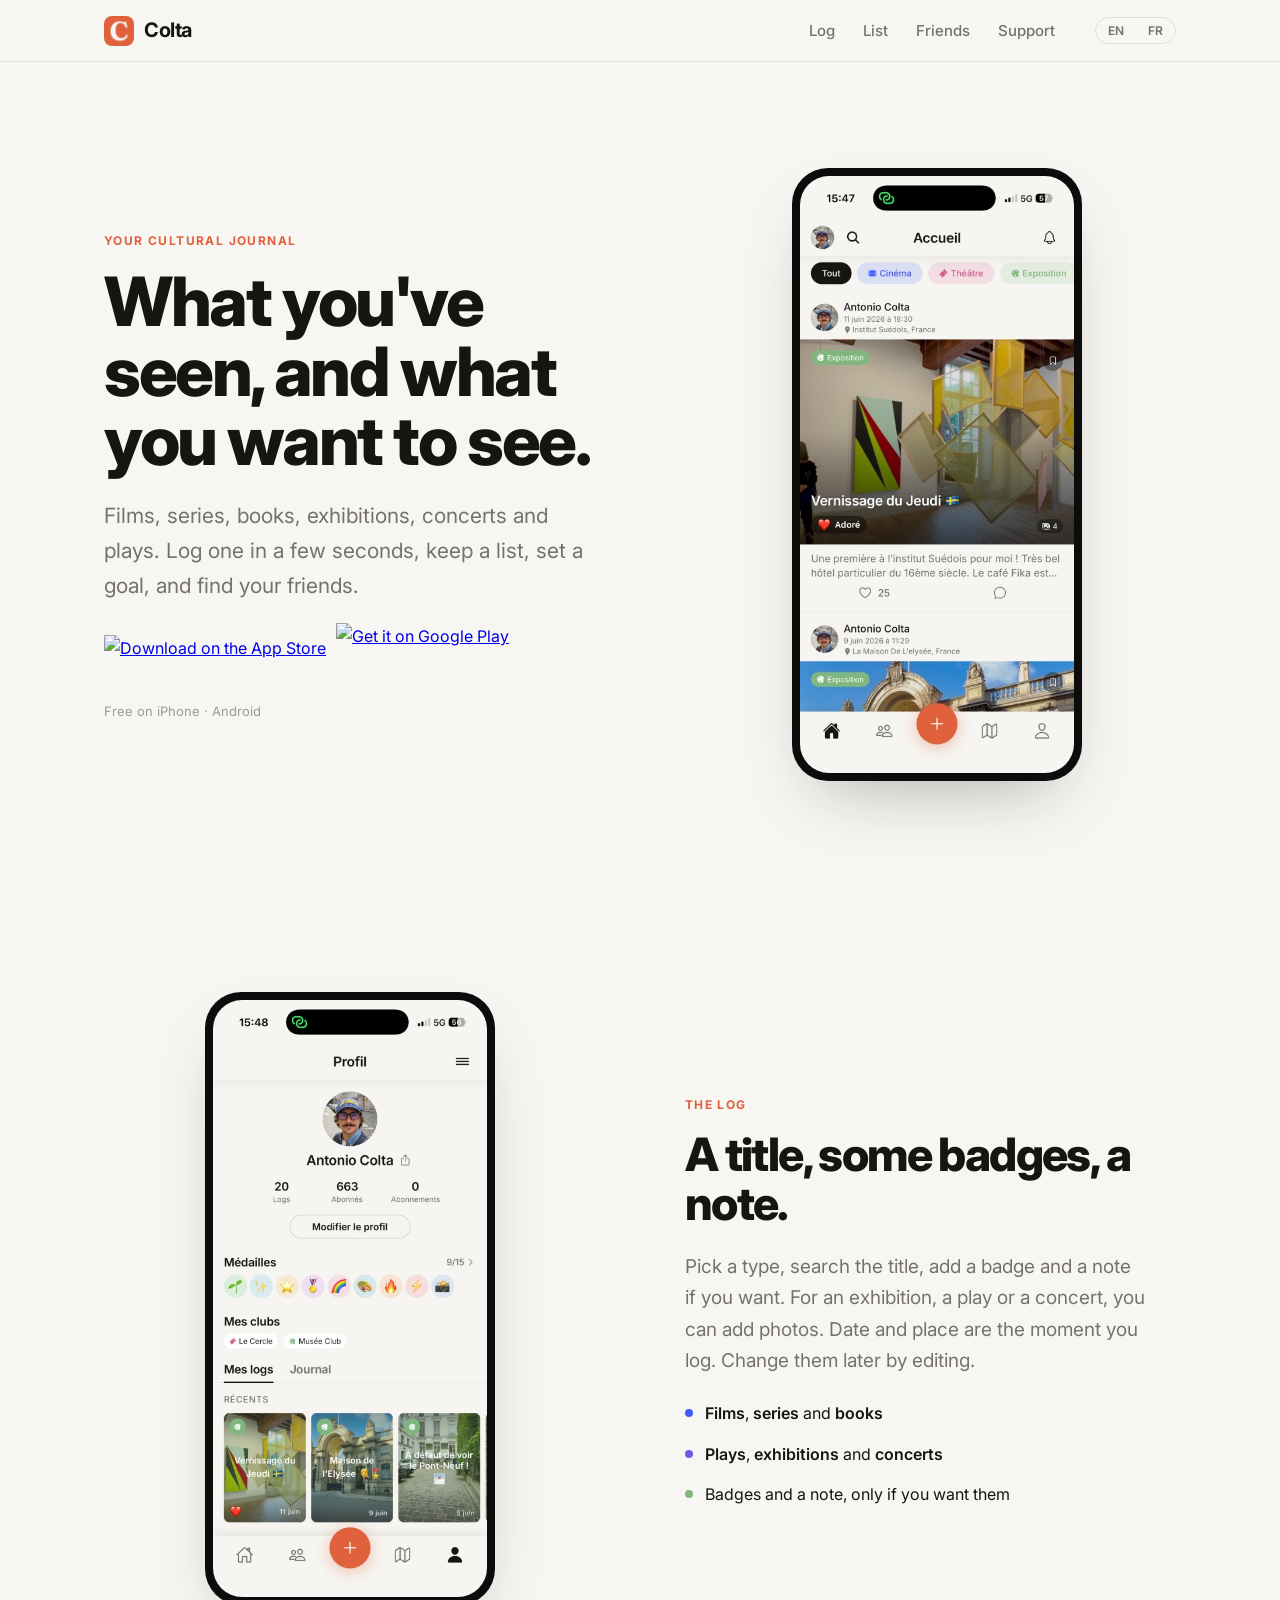
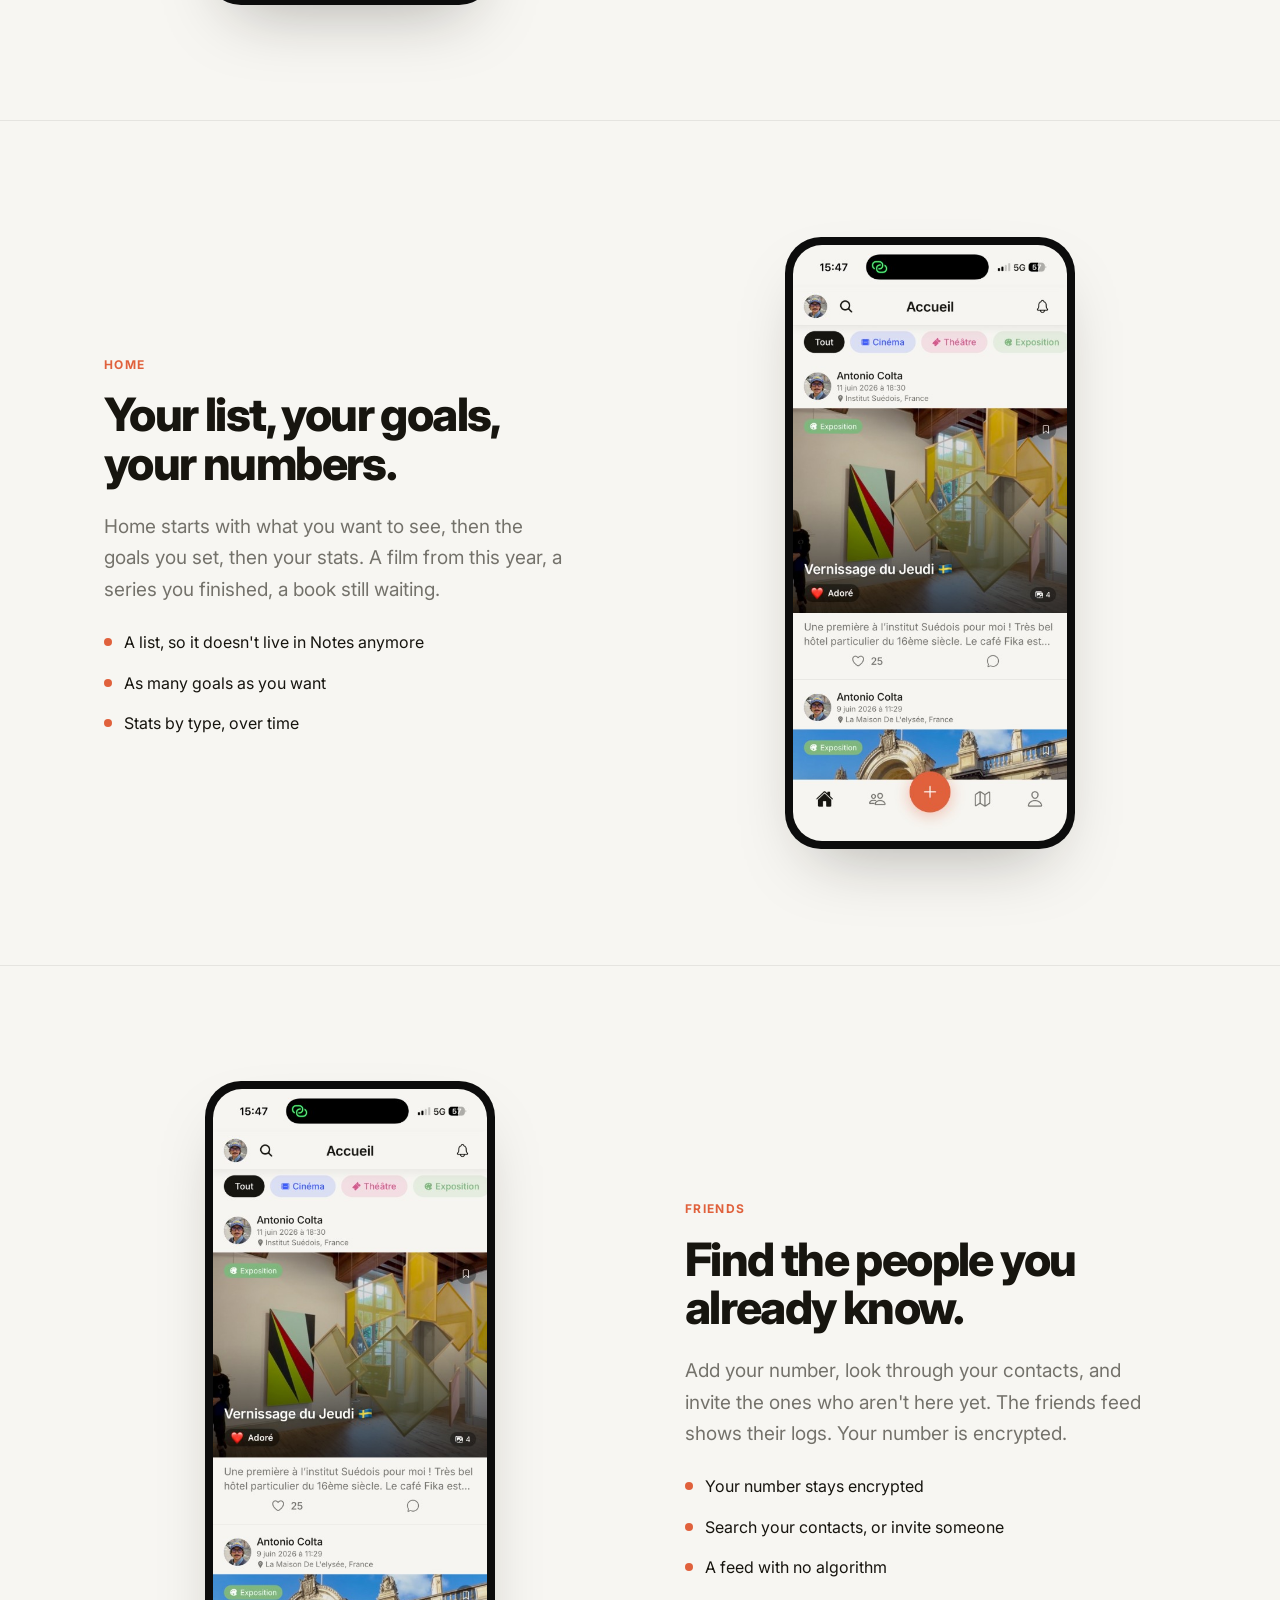
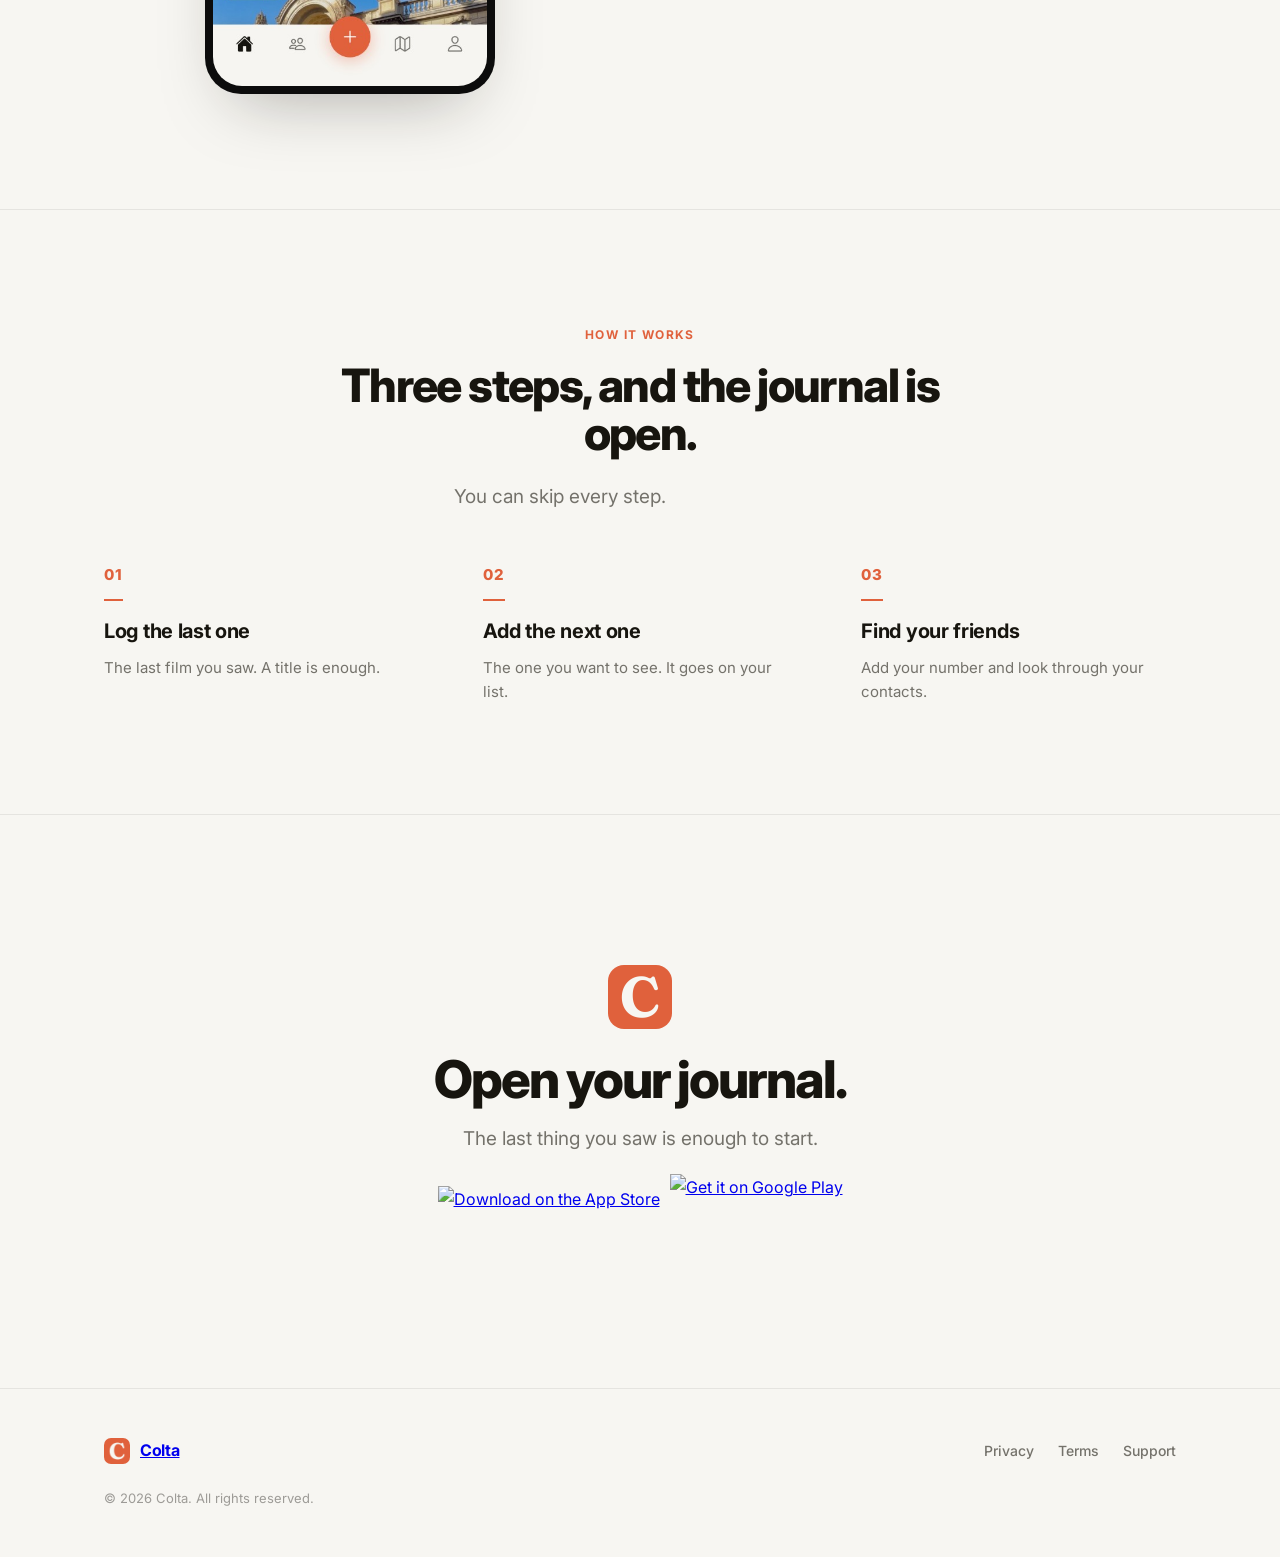
==== commit 1b11c950: "copy(site): carnet, list, and friends for the new version The homepage matches the shorter log, the " ====
--- a/index.html
+++ b/index.html
@@ -3,8 +3,8 @@
 <head>
     <meta charset="UTF-8">
     <meta name="viewport" content="width=device-width, initial-scale=1.0">
-    <title>Colta — Your cultural life, logged</title>
-    <meta name="description" content="Colta is a social journal for your cultural life. Log films, exhibitions, concerts, theatre and books, map Paris museums, join clubs and share it all with friends.">
+    <title>Colta. Ton carnet culturel</title>
+    <meta name="description" content="Colta, c'est ton carnet culturel. Films, séries, livres, expos, concerts et théâtre. Ta liste, tes objectifs, et tes amis.">
     <meta name="theme-color" content="#F7F6F2" media="(prefers-color-scheme: light)">
     <meta name="theme-color" content="#101010" media="(prefers-color-scheme: dark)">
 
@@ -19,8 +19,8 @@
     <link rel="stylesheet" href="style.css">
 
     <!-- Open Graph -->
-    <meta property="og:title" content="Colta — Your cultural life, logged">
-    <meta property="og:description" content="A social journal for your cultural life. Log films, exhibitions, concerts, theatre and books, map Paris museums, join clubs and share it with friends.">
+    <meta property="og:title" content="Colta. Ton carnet culturel">
+    <meta property="og:description" content="Films, séries, livres, expos, concerts et théâtre. Ta liste, tes objectifs, et tes amis.">
     <meta property="og:type" content="website">
     <meta property="og:url" content="https://getcolta.com">
     <meta property="og:image" content="https://getcolta.com/logo.png">
@@ -38,9 +38,9 @@
             </a>
             <button class="menu-toggle" onclick="document.querySelector('.nav-links').classList.toggle('open')" aria-label="Menu">&#9776;</button>
             <ul class="nav-links">
-                <li><a href="#log"><span class="en-only">Log</span><span class="fr-only">Journal</span></a></li>
-                <li><a href="#map"><span class="en-only">Map</span><span class="fr-only">Carte</span></a></li>
-                <li><a href="#clubs"><span class="en-only">Clubs</span><span class="fr-only">Clubs</span></a></li>
+                <li><a href="#log"><span class="en-only">Log</span><span class="fr-only">Carnet</span></a></li>
+                <li><a href="#liste"><span class="en-only">List</span><span class="fr-only">Liste</span></a></li>
+                <li><a href="#amis"><span class="en-only">Friends</span><span class="fr-only">Amis</span></a></li>
                 <li><a href="support.html">Support</a></li>
             </ul>
             <div class="lang-toggle">
@@ -54,11 +54,11 @@
     <header class="hero">
         <div class="container hero-grid">
             <div class="hero-copy">
-                <span class="eyebrow"><span class="en-only">A social cultural journal</span><span class="fr-only">Le journal social de votre culture</span></span>
-                <h1 class="en-only">Your cultural life, beautifully logged.</h1>
-                <h1 class="fr-only">Votre vie culturelle, joliment consignée.</h1>
-                <p class="lead en-only">Keep track of every film, exhibition, concert, play and book. Map the museums of Paris, join clubs and share it all with the friends who love culture as much as you.</p>
-                <p class="lead fr-only">Gardez une trace de chaque film, expo, concert, pièce et livre. Cartographiez les musées de Paris, rejoignez des clubs et partagez tout avec les amis qui aiment la culture autant que vous.</p>
+                <span class="eyebrow"><span class="en-only">Your cultural journal</span><span class="fr-only">Ton carnet culturel</span></span>
+                <h1 class="en-only">What you've seen, and what you want to see.</h1>
+                <h1 class="fr-only">Ce que tu as vu. Ce que tu as envie de voir.</h1>
+                <p class="lead en-only">Films, series, books, exhibitions, concerts and plays. Log one in a few seconds, keep a list, set a goal, and find your friends.</p>
+                <p class="lead fr-only">Films, séries, livres, expos, concerts et théâtre. Tu notes en quelques secondes, tu gardes une liste, tu te fixes un objectif, et tu retrouves tes amis.</p>
                 <div class="hero-actions">
                     <div class="store-badges">
                         <a href="https://apps.apple.com/fr/app/colta/id6759000296?l=en-GB" class="app-store-badge" aria-label="Download on the App Store">
@@ -81,117 +81,70 @@
     </header>
 
     <main>
-        <!-- Log every outing -->
+        <!-- Log -->
         <section class="row reverse" id="log">
             <div class="container row-grid">
                 <div class="row-copy">
-                    <span class="eyebrow"><span class="en-only">Log anything</span><span class="fr-only">Tout enregistrer</span></span>
-                    <h2 class="section-title en-only">Every outing, in one place.</h2>
-                    <h2 class="section-title fr-only">Chaque sortie, au même endroit.</h2>
-                    <p class="lead en-only">Add a title, a note, photos, the place and the date &mdash; and Colta files it under the right kind of culture. Keep a log private, or let it show up in your friends' feed.</p>
-                    <p class="lead fr-only">Ajoutez un titre, une note, des photos, le lieu et la date &mdash; et Colta le classe dans le bon type de culture. Gardez un log privé, ou laissez-le apparaître dans le fil de vos amis.</p>
+                    <span class="eyebrow"><span class="en-only">The log</span><span class="fr-only">Le log</span></span>
+                    <h2 class="section-title en-only">A title, some badges, a note.</h2>
+                    <h2 class="section-title fr-only">Un titre, des badges, un avis.</h2>
+                    <p class="lead en-only">Pick a type, search the title, add a badge and a note if you want. For an exhibition, a play or a concert, you can add photos. Date and place are the moment you log. Change them later by editing.</p>
+                    <p class="lead fr-only">Tu choisis le type, tu cherches le titre, tu ajoutes un badge et un avis si tu veux. Pour une expo, un théâtre ou un concert, tu peux ajouter des photos. La date et le lieu sont ceux du moment. Tu les changes en modifiant le log.</p>
                     <ul class="row-points">
-                        <li><span class="d" style="background: var(--color-movie)"></span><span class="en-only"><b>Films</b> &amp; <b>theatre</b>, <b>exhibitions</b>, <b>concerts</b> and <b>books</b></span><span class="fr-only"><b>Films</b> &amp; <b>théâtre</b>, <b>expos</b>, <b>concerts</b> et <b>livres</b></span></li>
-                        <li><span class="d"></span><span class="en-only">Up to 10 photos, notes and a location per log</span><span class="fr-only">Jusqu'à 10 photos, des notes et un lieu par log</span></li>
-                        <li><span class="d" style="background: var(--color-exhibition)"></span><span class="en-only">Badge the ones you loved to remember them</span><span class="fr-only">Marquez vos coups de cœur pour vous en souvenir</span></li>
+                        <li><span class="d" style="background: var(--color-movie)"></span><span class="en-only"><b>Films</b>, <b>series</b> and <b>books</b></span><span class="fr-only"><b>Films</b>, <b>séries</b> et <b>livres</b></span></li>
+                        <li><span class="d" style="background: var(--color-series)"></span><span class="en-only"><b>Plays</b>, <b>exhibitions</b> and <b>concerts</b></span><span class="fr-only"><b>Théâtre</b>, <b>expos</b> et <b>concerts</b></span></li>
+                        <li><span class="d" style="background: var(--color-exhibition)"></span><span class="en-only">Badges and a note, only if you want them</span><span class="fr-only">Badges et avis, seulement si tu veux</span></li>
                     </ul>
                 </div>
                 <div class="row-visual">
                     <div class="device">
-                        <img src="screenshots/profile.jpg" width="470" height="1024" loading="lazy" alt="A Colta profile showing logs, medals, clubs and a grid of recent cultural outings">
-                    </div>
-                </div>
-            </div>
-        </section>
-
-        <!-- Paris museums map -->
-        <section class="row" id="map">
+                        <img src="screenshots/profile.jpg" width="470" height="1024" loading="lazy" alt="A Colta profile with recent cultural logs">
+                    </div>
+                </div>
+            </div>
+        </section>
+
+        <!-- List, goals, stats -->
+        <section class="row" id="liste">
             <div class="container row-grid">
                 <div class="row-copy">
-                    <span class="eyebrow"><span class="en-only">Paris museums</span><span class="fr-only">Musées de Paris</span></span>
-                    <h2 class="section-title en-only">A map of every museum in Paris.</h2>
-                    <h2 class="section-title fr-only">Une carte de tous les musées de Paris.</h2>
-                    <p class="lead en-only">Colta maps the museums of Paris so you always know what's near. See where you've already been, find the ones you've been meaning to visit, and pick your next Sunday.</p>
-                    <p class="lead fr-only">Colta cartographie les musées de Paris pour toujours savoir ce qui est à côté. Voyez où vous êtes déjà allé, trouvez ceux que vous vouliez visiter, et choisissez votre prochain dimanche.</p>
+                    <span class="eyebrow"><span class="en-only">Home</span><span class="fr-only">L'accueil</span></span>
+                    <h2 class="section-title en-only">Your list, your goals, your numbers.</h2>
+                    <h2 class="section-title fr-only">Ta liste, tes objectifs, tes chiffres.</h2>
+                    <p class="lead en-only">Home starts with what you want to see, then the goals you set, then your stats. A film from this year, a series you finished, a book still waiting.</p>
+                    <p class="lead fr-only">L'accueil commence par ce que tu as envie de voir, puis les objectifs que tu te fixes, puis tes stats. Un film de l'année, une série finie, un livre qui attend.</p>
                     <ul class="row-points">
-                        <li><span class="d"></span><span class="en-only">Every Paris museum, pinned on one map</span><span class="fr-only">Chaque musée parisien, épinglé sur une carte</span></li>
-                        <li><span class="d"></span><span class="en-only">See visited vs. still-to-discover at a glance</span><span class="fr-only">Visités ou encore à découvrir, en un coup d'œil</span></li>
+                        <li><span class="d"></span><span class="en-only">A list, so it doesn't live in Notes anymore</span><span class="fr-only">Une liste, pour ne plus la tenir dans Notes</span></li>
+                        <li><span class="d"></span><span class="en-only">As many goals as you want</span><span class="fr-only">Autant d'objectifs que tu veux</span></li>
+                        <li><span class="d"></span><span class="en-only">Stats by type, over time</span><span class="fr-only">Des stats par type, dans le temps</span></li>
                     </ul>
                 </div>
                 <div class="row-visual">
-                    <div class="device-duo">
-                        <div class="device">
-                            <img src="screenshots/map-paris.jpg" width="470" height="1024" loading="lazy" alt="The Colta map of Paris museums with dozens of pins across the city">
-                        </div>
-                        <div class="device">
-                            <img src="screenshots/museum-detail.jpg" width="470" height="1024" loading="lazy" alt="Museum detail sheet for the Musée des Plans-reliefs with photos, hours, address and a J'y suis allé button">
-                        </div>
-                    </div>
-                </div>
-            </div>
-        </section>
-
-        <!-- Clubs -->
-        <section class="row reverse" id="clubs">
+                    <div class="device">
+                        <img src="screenshots/home-feed.jpg" width="470" height="1024" loading="lazy" alt="The Colta home screen">
+                    </div>
+                </div>
+            </div>
+        </section>
+
+        <!-- Friends -->
+        <section class="row reverse" id="amis">
             <div class="container row-grid">
                 <div class="row-copy">
-                    <span class="eyebrow"><span class="en-only">Clubs</span><span class="fr-only">Clubs</span></span>
-                    <h2 class="section-title en-only">Culture is better together.</h2>
-                    <h2 class="section-title fr-only">La culture, c'est mieux à plusieurs.</h2>
-                    <p class="lead en-only">Start a club around the films, books or shows you love. Invite friends, plan outings with dates and venues, post and poll, and build a shared journal of everything you see together.</p>
-                    <p class="lead fr-only">Créez un club autour des films, livres ou spectacles que vous aimez. Invitez des amis, organisez des sorties avec dates et lieux, publiez et sondez, et tenez un journal partagé de tout ce que vous voyez ensemble.</p>
+                    <span class="eyebrow"><span class="en-only">Friends</span><span class="fr-only">Amis</span></span>
+                    <h2 class="section-title en-only">Find the people you already know.</h2>
+                    <h2 class="section-title fr-only">Retrouve les gens que tu connais.</h2>
+                    <p class="lead en-only">Add your number, look through your contacts, and invite the ones who aren't here yet. The friends feed shows their logs. Your number is encrypted.</p>
+                    <p class="lead fr-only">Tu ajoutes ton numéro, tu cherches dans tes contacts, et tu invites ceux qui ne sont pas encore là. Le fil Amis montre leurs logs. Ton numéro est crypté.</p>
                     <ul class="row-points">
-                        <li><span class="d"></span><span class="en-only">Public or private clubs</span><span class="fr-only">Clubs publics ou privés</span></li>
-                        <li><span class="d"></span><span class="en-only">Events with RSVPs, posts and polls</span><span class="fr-only">Événements avec RSVP, posts et sondages</span></li>
+                        <li><span class="d"></span><span class="en-only">Your number stays encrypted</span><span class="fr-only">Ton numéro reste crypté</span></li>
+                        <li><span class="d"></span><span class="en-only">Search your contacts, or invite someone</span><span class="fr-only">Tu cherches dans tes contacts, ou tu invites quelqu'un</span></li>
+                        <li><span class="d"></span><span class="en-only">A feed with no algorithm</span><span class="fr-only">Un fil sans algorithme</span></li>
                     </ul>
                 </div>
                 <div class="row-visual">
                     <div class="device">
-                        <img src="screenshots/club.jpg" width="470" height="1024" loading="lazy" alt="The Musée Club page in Colta with posts, a poll and 82 members">
-                    </div>
-                </div>
-            </div>
-        </section>
-
-        <!-- Friends & feed -->
-        <section class="row" id="friends">
-            <div class="container row-grid">
-                <div class="row-copy">
-                    <span class="eyebrow"><span class="en-only">Friends &amp; feed</span><span class="fr-only">Amis &amp; fil</span></span>
-                    <h2 class="section-title en-only">Follow friends.</h2>
-                    <h2 class="section-title fr-only">Suivez vos amis.</h2>
-                    <p class="lead en-only">See what your friends are reading, watching and visiting in a calm, chronological feed &mdash; no algorithm. Like, comment, and build a profile that tells your cultural story.</p>
-                    <p class="lead fr-only">Découvrez ce que vos amis lisent, regardent et visitent dans un fil calme et chronologique &mdash; sans algorithme. Aimez, commentez, et construisez un profil qui raconte votre histoire culturelle.</p>
-                    <ul class="row-points">
-                        <li><span class="d"></span><span class="en-only">A chronological feed, public or private accounts</span><span class="fr-only">Un fil chronologique, comptes publics ou privés</span></li>
-                        <li><span class="d"></span><span class="en-only">Profiles with stats, likes and comments</span><span class="fr-only">Profils avec statistiques, likes et commentaires</span></li>
-                    </ul>
-                </div>
-                <div class="row-visual">
-                    <div class="device">
-                        <img src="screenshots/home-feed.jpg" width="470" height="1024" loading="lazy" alt="A chronological Colta feed of friends' cultural outings, with likes and comments">
-                    </div>
-                </div>
-            </div>
-        </section>
-
-        <!-- Weekly streaks & medals -->
-        <section class="row reverse" id="rewards">
-            <div class="container row-grid">
-                <div class="row-copy">
-                    <span class="eyebrow"><span class="en-only">Streaks &amp; medals</span><span class="fr-only">Séries &amp; médailles</span></span>
-                    <h2 class="section-title en-only">Keep a weekly rhythm.</h2>
-                    <h2 class="section-title fr-only">Gardez un rythme hebdomadaire.</h2>
-                    <p class="lead en-only">Log at least once a week to grow your streak &mdash; a gentle nudge to keep culture in your life, without the daily pressure. Hit milestones and collect medals along the way.</p>
-                    <p class="lead fr-only">Enregistrez au moins une fois par semaine pour faire grandir votre série &mdash; un rappel tout en douceur, sans la pression quotidienne. Atteignez des paliers et collectionnez des médailles en chemin.</p>
-                    <ul class="row-points">
-                        <li><span class="d"></span><span class="en-only">A <b>weekly</b> streak, not a daily chore</span><span class="fr-only">Une série <b>hebdomadaire</b>, pas une corvée quotidienne</span></li>
-                        <li><span class="d"></span><span class="en-only">Medals for films, books, expos and more</span><span class="fr-only">Des médailles pour films, livres, expos et plus</span></li>
-                    </ul>
-                </div>
-                <div class="row-visual">
-                    <div class="device">
-                        <img src="screenshots/journal-medals.jpg" width="470" height="1024" loading="lazy" alt="The Colta journal showing 9 of 15 medals earned and total, yearly and monthly log stats">
+                        <img src="screenshots/home-feed.jpg" width="470" height="1024" loading="lazy" alt="A Colta feed of friends' logs">
                     </div>
                 </div>
             </div>
@@ -202,24 +155,26 @@
             <div class="container">
                 <div class="how-head">
                     <span class="eyebrow"><span class="en-only">How it works</span><span class="fr-only">Comment ça marche</span></span>
-                    <h2 class="section-title en-only">Three steps to a richer cultural life.</h2>
-                    <h2 class="section-title fr-only">Trois étapes vers une vie culturelle plus riche.</h2>
+                    <h2 class="section-title en-only">Three steps, and the journal is open.</h2>
+                    <h2 class="section-title fr-only">Trois étapes, et le carnet est ouvert.</h2>
+                    <p class="lead en-only">You can skip every step.</p>
+                    <p class="lead fr-only">Tu peux passer chaque étape.</p>
                 </div>
                 <div class="steps">
                     <div class="step">
                         <span class="n">01</span>
-                        <h3><span class="en-only">Log it</span><span class="fr-only">Enregistrez</span></h3>
-                        <p><span class="en-only">Pick a type, add a title, note, photos and place. Saved instantly.</span><span class="fr-only">Choisissez un type, ajoutez un titre, une note, des photos et un lieu. Sauvegardé aussitôt.</span></p>
+                        <h3><span class="en-only">Log the last one</span><span class="fr-only">Note le dernier</span></h3>
+                        <p><span class="en-only">The last film you saw. A title is enough.</span><span class="fr-only">Le dernier film que tu as vu. Un titre suffit.</span></p>
                     </div>
                     <div class="step">
                         <span class="n">02</span>
-                        <h3><span class="en-only">Share it</span><span class="fr-only">Partagez</span></h3>
-                        <p><span class="en-only">It appears in your friends' feed, where they can like and comment.</span><span class="fr-only">Il apparaît dans le fil de vos amis, qui peuvent aimer et commenter.</span></p>
+                        <h3><span class="en-only">Add the next one</span><span class="fr-only">Ajoute le prochain</span></h3>
+                        <p><span class="en-only">The one you want to see. It goes on your list.</span><span class="fr-only">Celui que tu as envie de voir. Il part dans ta liste.</span></p>
                     </div>
                     <div class="step">
                         <span class="n">03</span>
-                        <h3><span class="en-only">Do it together</span><span class="fr-only">Vivez-le ensemble</span></h3>
-                        <p><span class="en-only">Join a club, plan outings and keep a shared journal as a group.</span><span class="fr-only">Rejoignez un club, organisez des sorties et tenez un journal commun.</span></p>
+                        <h3><span class="en-only">Find your friends</span><span class="fr-only">Retrouve tes amis</span></h3>
+                        <p><span class="en-only">Add your number and look through your contacts.</span><span class="fr-only">Tu ajoutes ton numéro et tu cherches dans tes contacts.</span></p>
                     </div>
                 </div>
             </div>
@@ -229,9 +184,9 @@
         <section class="cta">
             <div class="container">
                 <img class="mark" src="logo.png" alt="Colta">
-                <h2 class="en-only">Start your cultural journal.</h2>
-                <h2 class="fr-only">Commencez votre journal culturel.</h2>
-                <p><span class="en-only">Never forget the things that move you.</span><span class="fr-only">N'oubliez plus jamais ce qui vous touche.</span></p>
+                <h2 class="en-only">Open your journal.</h2>
+                <h2 class="fr-only">Ouvre ton carnet.</h2>
+                <p><span class="en-only">The last thing you saw is enough to start.</span><span class="fr-only">Le dernier truc que tu as vu suffit pour commencer.</span></p>
                 <div class="store-badges">
                     <a href="https://apps.apple.com/fr/app/colta/id6759000296?l=en-GB" class="app-store-badge" aria-label="Download on the App Store">
                         <img src="https://developer.apple.com/assets/elements/badges/download-on-the-app-store.svg" alt="Download on the App Store">
--- a/style.css
+++ b/style.css
@@ -31,6 +31,7 @@
 
     --color-book: #F4A261;
     --color-movie: #3E5CFF;
+    --color-series: #6C5CE7;
     --color-theatre: #D65A8F;
     --color-exhibition: #7FB77E;
     --color-concert: #F6C945;
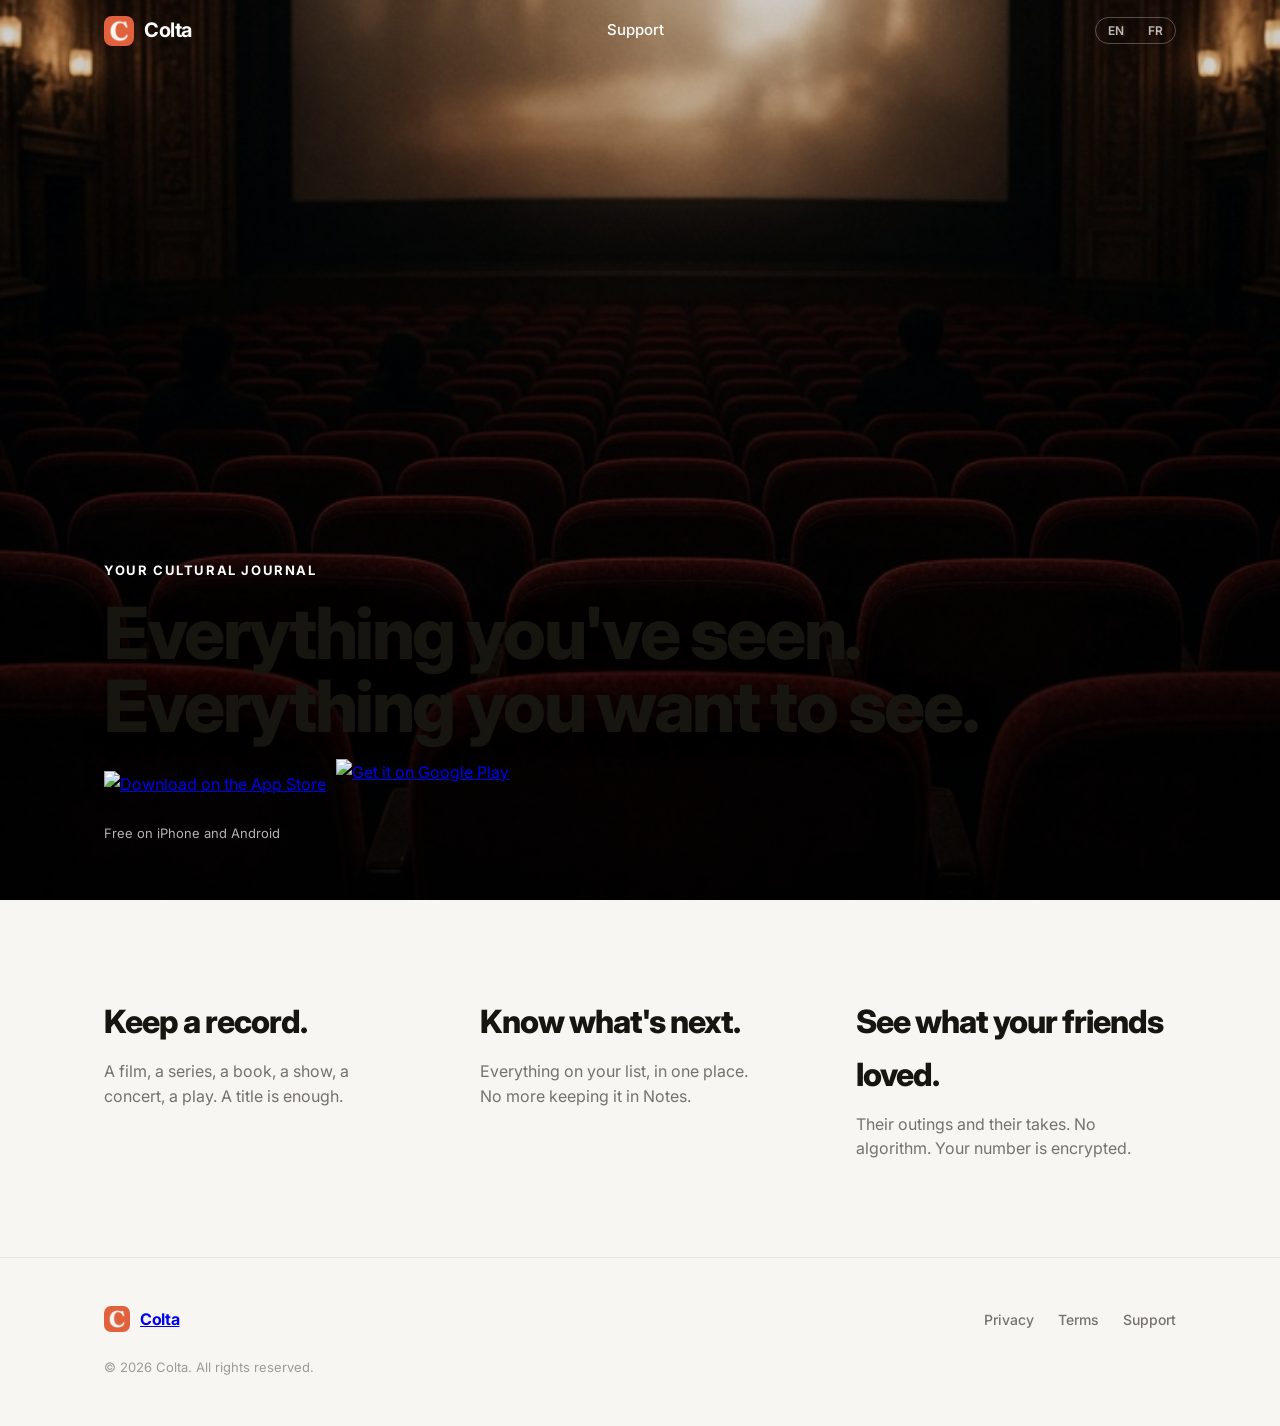
==== commit 5c17a278: "feat: simplify site and refresh store assets Co-authored-by: Cursor <cursoragent@cursor.com>" ====
--- a/index.html
+++ b/index.html
@@ -4,45 +4,34 @@
     <meta charset="UTF-8">
     <meta name="viewport" content="width=device-width, initial-scale=1.0">
     <title>Colta. Ton carnet culturel</title>
-    <meta name="description" content="Colta, c'est ton carnet culturel. Films, séries, livres, expos, concerts et théâtre. Ta liste, tes objectifs, et tes amis.">
-    <meta name="theme-color" content="#F7F6F2" media="(prefers-color-scheme: light)">
-    <meta name="theme-color" content="#101010" media="(prefers-color-scheme: dark)">
+    <meta name="description" content="Tout ce que tu as vu. Tout ce que tu veux voir. Films, séries, livres, expos, concerts et théâtre.">
+    <meta name="theme-color" content="#17150F">
 
-    <!-- Google Fonts: Inter (Colta 3.0 UI typeface) -->
     <link rel="preconnect" href="https://fonts.googleapis.com">
     <link rel="preconnect" href="https://fonts.gstatic.com" crossorigin>
     <link href="https://fonts.googleapis.com/css2?family=Inter:wght@400;500;600;700;800;900&display=swap" rel="stylesheet">
 
     <link rel="icon" type="image/png" href="favicon.png">
     <link rel="apple-touch-icon" href="apple-touch-icon.png">
-
     <link rel="stylesheet" href="style.css">
 
-    <!-- Open Graph -->
     <meta property="og:title" content="Colta. Ton carnet culturel">
-    <meta property="og:description" content="Films, séries, livres, expos, concerts et théâtre. Ta liste, tes objectifs, et tes amis.">
+    <meta property="og:description" content="Tout ce que tu as vu. Tout ce que tu veux voir.">
     <meta property="og:type" content="website">
     <meta property="og:url" content="https://getcolta.com">
-    <meta property="og:image" content="https://getcolta.com/logo.png">
-    <meta name="twitter:card" content="summary">
-    <meta name="twitter:image" content="https://getcolta.com/logo.png">
+    <meta property="og:image" content="https://getcolta.com/posters/cinema.jpg">
+    <meta name="twitter:card" content="summary_large_image">
+    <meta name="twitter:image" content="https://getcolta.com/posters/cinema.jpg">
 </head>
-<body>
+<body class="home">
 
-    <!-- Navigation -->
-    <nav>
+    <nav class="nav-over">
         <div class="nav-inner">
             <a href="/" class="logo">
                 <img src="logo.png" alt="Colta">
                 <span class="wordmark">Colta</span>
             </a>
-            <button class="menu-toggle" onclick="document.querySelector('.nav-links').classList.toggle('open')" aria-label="Menu">&#9776;</button>
-            <ul class="nav-links">
-                <li><a href="#log"><span class="en-only">Log</span><span class="fr-only">Carnet</span></a></li>
-                <li><a href="#liste"><span class="en-only">List</span><span class="fr-only">Liste</span></a></li>
-                <li><a href="#amis"><span class="en-only">Friends</span><span class="fr-only">Amis</span></a></li>
-                <li><a href="support.html">Support</a></li>
-            </ul>
+            <a href="support.html" class="nav-plain"><span class="en-only">Support</span><span class="fr-only">Support</span></a>
             <div class="lang-toggle">
                 <button id="lang-en">EN</button>
                 <button id="lang-fr">FR</button>
@@ -50,156 +39,51 @@
         </div>
     </nav>
 
-    <!-- Hero -->
-    <header class="hero">
-        <div class="container hero-grid">
-            <div class="hero-copy">
-                <span class="eyebrow"><span class="en-only">Your cultural journal</span><span class="fr-only">Ton carnet culturel</span></span>
-                <h1 class="en-only">What you've seen, and what you want to see.</h1>
-                <h1 class="fr-only">Ce que tu as vu. Ce que tu as envie de voir.</h1>
-                <p class="lead en-only">Films, series, books, exhibitions, concerts and plays. Log one in a few seconds, keep a list, set a goal, and find your friends.</p>
-                <p class="lead fr-only">Films, séries, livres, expos, concerts et théâtre. Tu notes en quelques secondes, tu gardes une liste, tu te fixes un objectif, et tu retrouves tes amis.</p>
-                <div class="hero-actions">
-                    <div class="store-badges">
-                        <a href="https://apps.apple.com/fr/app/colta/id6759000296?l=en-GB" class="app-store-badge" aria-label="Download on the App Store">
-                            <img src="https://developer.apple.com/assets/elements/badges/download-on-the-app-store.svg" alt="Download on the App Store">
-                        </a>
-                        <a href="https://play.google.com/store/apps/details?id=com.colta.app" class="play-store-badge" aria-label="Get it on Google Play">
-                            <img src="https://play.google.com/intl/en_us/badges/static/images/badges/en_badge_web_generic.png" alt="Get it on Google Play">
-                        </a>
-                    </div>
-                    <p class="hero-note"><span class="en-only">Free on iPhone &middot; Android</span><span class="fr-only">Gratuit sur iPhone &middot; Android</span></p>
-                </div>
+    <header class="billboard">
+        <img class="billboard-photo" src="posters/cinema.jpg" alt="">
+        <div class="billboard-scrim"></div>
+        <div class="billboard-copy">
+            <p class="billboard-kicker en-only">Your cultural journal</p>
+            <p class="billboard-kicker fr-only">Ton carnet culturel</p>
+            <h1 class="en-only">Everything you've seen.<br>Everything you want to see.</h1>
+            <h1 class="fr-only">Tout ce que tu as vu.<br>Tout ce que tu veux voir.</h1>
+            <div class="store-badges">
+                <a href="https://apps.apple.com/fr/app/colta/id6759000296?l=en-GB" class="app-store-badge" aria-label="Download on the App Store">
+                    <img src="https://developer.apple.com/assets/elements/badges/download-on-the-app-store.svg" alt="Download on the App Store">
+                </a>
+                <a href="https://play.google.com/store/apps/details?id=com.colta.app" class="play-store-badge" aria-label="Get it on Google Play">
+                    <img src="https://play.google.com/intl/en_us/badges/static/images/badges/en_badge_web_generic.png" alt="Get it on Google Play">
+                </a>
             </div>
-
-            <div class="hero-visual">
-                <div class="device">
-                    <img src="screenshots/home-feed.jpg" width="470" height="1024" fetchpriority="high" alt="Colta home feed showing a logged exhibition, with filters for Cinéma, Théâtre and Exposition">
-                </div>
-            </div>
+            <p class="hero-note"><span class="en-only">Free on iPhone and Android</span><span class="fr-only">Gratuit sur iPhone et Android</span></p>
         </div>
     </header>
 
     <main>
-        <!-- Log -->
-        <section class="row reverse" id="log">
-            <div class="container row-grid">
-                <div class="row-copy">
-                    <span class="eyebrow"><span class="en-only">The log</span><span class="fr-only">Le log</span></span>
-                    <h2 class="section-title en-only">A title, some badges, a note.</h2>
-                    <h2 class="section-title fr-only">Un titre, des badges, un avis.</h2>
-                    <p class="lead en-only">Pick a type, search the title, add a badge and a note if you want. For an exhibition, a play or a concert, you can add photos. Date and place are the moment you log. Change them later by editing.</p>
-                    <p class="lead fr-only">Tu choisis le type, tu cherches le titre, tu ajoutes un badge et un avis si tu veux. Pour une expo, un théâtre ou un concert, tu peux ajouter des photos. La date et le lieu sont ceux du moment. Tu les changes en modifiant le log.</p>
-                    <ul class="row-points">
-                        <li><span class="d" style="background: var(--color-movie)"></span><span class="en-only"><b>Films</b>, <b>series</b> and <b>books</b></span><span class="fr-only"><b>Films</b>, <b>séries</b> et <b>livres</b></span></li>
-                        <li><span class="d" style="background: var(--color-series)"></span><span class="en-only"><b>Plays</b>, <b>exhibitions</b> and <b>concerts</b></span><span class="fr-only"><b>Théâtre</b>, <b>expos</b> et <b>concerts</b></span></li>
-                        <li><span class="d" style="background: var(--color-exhibition)"></span><span class="en-only">Badges and a note, only if you want them</span><span class="fr-only">Badges et avis, seulement si tu veux</span></li>
-                    </ul>
+        <section class="pitch">
+            <div class="container pitch-grid">
+                <div>
+                    <h2 class="en-only">Keep a record.</h2>
+                    <h2 class="fr-only">Tu gardes une trace.</h2>
+                    <p class="en-only">A film, a series, a book, a show, a concert, a play. A title is enough.</p>
+                    <p class="fr-only">Un film, une série, un livre, une expo, un concert ou une pièce. Un titre suffit.</p>
                 </div>
-                <div class="row-visual">
-                    <div class="device">
-                        <img src="screenshots/profile.jpg" width="470" height="1024" loading="lazy" alt="A Colta profile with recent cultural logs">
-                    </div>
+                <div>
+                    <h2 class="en-only">Know what's next.</h2>
+                    <h2 class="fr-only">Tu sais quoi voir ensuite.</h2>
+                    <p class="en-only">Everything on your list, in one place. No more keeping it in Notes.</p>
+                    <p class="fr-only">Toutes tes envies au même endroit. Plus besoin de les garder dans Notes.</p>
                 </div>
-            </div>
-        </section>
-
-        <!-- List, goals, stats -->
-        <section class="row" id="liste">
-            <div class="container row-grid">
-                <div class="row-copy">
-                    <span class="eyebrow"><span class="en-only">Home</span><span class="fr-only">L'accueil</span></span>
-                    <h2 class="section-title en-only">Your list, your goals, your numbers.</h2>
-                    <h2 class="section-title fr-only">Ta liste, tes objectifs, tes chiffres.</h2>
-                    <p class="lead en-only">Home starts with what you want to see, then the goals you set, then your stats. A film from this year, a series you finished, a book still waiting.</p>
-                    <p class="lead fr-only">L'accueil commence par ce que tu as envie de voir, puis les objectifs que tu te fixes, puis tes stats. Un film de l'année, une série finie, un livre qui attend.</p>
-                    <ul class="row-points">
-                        <li><span class="d"></span><span class="en-only">A list, so it doesn't live in Notes anymore</span><span class="fr-only">Une liste, pour ne plus la tenir dans Notes</span></li>
-                        <li><span class="d"></span><span class="en-only">As many goals as you want</span><span class="fr-only">Autant d'objectifs que tu veux</span></li>
-                        <li><span class="d"></span><span class="en-only">Stats by type, over time</span><span class="fr-only">Des stats par type, dans le temps</span></li>
-                    </ul>
-                </div>
-                <div class="row-visual">
-                    <div class="device">
-                        <img src="screenshots/home-feed.jpg" width="470" height="1024" loading="lazy" alt="The Colta home screen">
-                    </div>
-                </div>
-            </div>
-        </section>
-
-        <!-- Friends -->
-        <section class="row reverse" id="amis">
-            <div class="container row-grid">
-                <div class="row-copy">
-                    <span class="eyebrow"><span class="en-only">Friends</span><span class="fr-only">Amis</span></span>
-                    <h2 class="section-title en-only">Find the people you already know.</h2>
-                    <h2 class="section-title fr-only">Retrouve les gens que tu connais.</h2>
-                    <p class="lead en-only">Add your number, look through your contacts, and invite the ones who aren't here yet. The friends feed shows their logs. Your number is encrypted.</p>
-                    <p class="lead fr-only">Tu ajoutes ton numéro, tu cherches dans tes contacts, et tu invites ceux qui ne sont pas encore là. Le fil Amis montre leurs logs. Ton numéro est crypté.</p>
-                    <ul class="row-points">
-                        <li><span class="d"></span><span class="en-only">Your number stays encrypted</span><span class="fr-only">Ton numéro reste crypté</span></li>
-                        <li><span class="d"></span><span class="en-only">Search your contacts, or invite someone</span><span class="fr-only">Tu cherches dans tes contacts, ou tu invites quelqu'un</span></li>
-                        <li><span class="d"></span><span class="en-only">A feed with no algorithm</span><span class="fr-only">Un fil sans algorithme</span></li>
-                    </ul>
-                </div>
-                <div class="row-visual">
-                    <div class="device">
-                        <img src="screenshots/home-feed.jpg" width="470" height="1024" loading="lazy" alt="A Colta feed of friends' logs">
-                    </div>
-                </div>
-            </div>
-        </section>
-
-        <!-- How it works -->
-        <section class="how">
-            <div class="container">
-                <div class="how-head">
-                    <span class="eyebrow"><span class="en-only">How it works</span><span class="fr-only">Comment ça marche</span></span>
-                    <h2 class="section-title en-only">Three steps, and the journal is open.</h2>
-                    <h2 class="section-title fr-only">Trois étapes, et le carnet est ouvert.</h2>
-                    <p class="lead en-only">You can skip every step.</p>
-                    <p class="lead fr-only">Tu peux passer chaque étape.</p>
-                </div>
-                <div class="steps">
-                    <div class="step">
-                        <span class="n">01</span>
-                        <h3><span class="en-only">Log the last one</span><span class="fr-only">Note le dernier</span></h3>
-                        <p><span class="en-only">The last film you saw. A title is enough.</span><span class="fr-only">Le dernier film que tu as vu. Un titre suffit.</span></p>
-                    </div>
-                    <div class="step">
-                        <span class="n">02</span>
-                        <h3><span class="en-only">Add the next one</span><span class="fr-only">Ajoute le prochain</span></h3>
-                        <p><span class="en-only">The one you want to see. It goes on your list.</span><span class="fr-only">Celui que tu as envie de voir. Il part dans ta liste.</span></p>
-                    </div>
-                    <div class="step">
-                        <span class="n">03</span>
-                        <h3><span class="en-only">Find your friends</span><span class="fr-only">Retrouve tes amis</span></h3>
-                        <p><span class="en-only">Add your number and look through your contacts.</span><span class="fr-only">Tu ajoutes ton numéro et tu cherches dans tes contacts.</span></p>
-                    </div>
-                </div>
-            </div>
-        </section>
-
-        <!-- CTA -->
-        <section class="cta">
-            <div class="container">
-                <img class="mark" src="logo.png" alt="Colta">
-                <h2 class="en-only">Open your journal.</h2>
-                <h2 class="fr-only">Ouvre ton carnet.</h2>
-                <p><span class="en-only">The last thing you saw is enough to start.</span><span class="fr-only">Le dernier truc que tu as vu suffit pour commencer.</span></p>
-                <div class="store-badges">
-                    <a href="https://apps.apple.com/fr/app/colta/id6759000296?l=en-GB" class="app-store-badge" aria-label="Download on the App Store">
-                        <img src="https://developer.apple.com/assets/elements/badges/download-on-the-app-store.svg" alt="Download on the App Store">
-                    </a>
-                    <a href="https://play.google.com/store/apps/details?id=com.colta.app" class="play-store-badge" aria-label="Get it on Google Play">
-                        <img src="https://play.google.com/intl/en_us/badges/static/images/badges/en_badge_web_generic.png" alt="Get it on Google Play">
-                    </a>
+                <div>
+                    <h2 class="en-only">See what your friends loved.</h2>
+                    <h2 class="fr-only">Tu vois ce que tes amis ont aimé.</h2>
+                    <p class="en-only">Their outings and their takes. No algorithm. Your number is encrypted.</p>
+                    <p class="fr-only">Leurs sorties et leurs avis. Sans algorithme. Ton numéro est crypté.</p>
                 </div>
             </div>
         </section>
     </main>
 
-    <!-- Footer -->
     <footer>
         <div class="footer-inner">
             <a href="/" class="foot-brand">
--- a/style.css
+++ b/style.css
@@ -226,6 +226,118 @@
 
 nav .nav-links a:hover,
 nav .nav-links a.active { color: var(--text-primary); }
+
+nav .nav-plain {
+    margin-left: auto;
+    margin-right: var(--space-md);
+    color: var(--text-secondary);
+    text-decoration: none;
+    font-size: 15px;
+    font-weight: 500;
+}
+
+nav.nav-over {
+    background: transparent;
+    border-bottom: none;
+    backdrop-filter: none;
+    -webkit-backdrop-filter: none;
+}
+
+nav.nav-over .nav-inner { justify-content: flex-start; }
+nav.nav-over .lang-toggle { margin-left: auto; }
+
+nav.nav-over .logo,
+nav.nav-over .wordmark,
+nav.nav-over .nav-plain { color: #FFFFFF; }
+
+nav.nav-over .lang-toggle {
+    border-color: rgba(255, 255, 255, 0.28);
+}
+
+nav.nav-over .lang-toggle button { color: rgba(255, 255, 255, 0.72); }
+nav.nav-over .lang-toggle button.active { background: #FFFFFF; color: #17150F; }
+
+/* ---- Billboard hero (photo + one line) ---- */
+
+.billboard {
+    position: relative;
+    min-height: 100svh;
+    display: flex;
+    align-items: flex-end;
+    color: #FFFFFF;
+}
+
+.billboard-photo {
+    position: absolute;
+    inset: 0;
+    width: 100%;
+    height: 100%;
+    object-fit: cover;
+}
+
+.billboard-scrim {
+    position: absolute;
+    inset: 0;
+    background: linear-gradient(180deg, rgba(0, 0, 0, 0.18) 20%, rgba(0, 0, 0, 0.72) 100%);
+}
+
+.billboard-copy {
+    position: relative;
+    z-index: 1;
+    width: 100%;
+    max-width: var(--maxw);
+    margin: 0 auto;
+    padding: 0 var(--space-lg) 56px;
+}
+
+.billboard-kicker {
+    font-size: 13px;
+    font-weight: 700;
+    letter-spacing: 1.6px;
+    text-transform: uppercase;
+    margin-bottom: 14px;
+}
+
+.billboard h1 {
+    font-size: clamp(40px, 7vw, 72px);
+    font-weight: 800;
+    line-height: 1.02;
+    letter-spacing: -2.4px;
+    margin-bottom: 28px;
+    text-shadow: 0 2px 24px rgba(0, 0, 0, 0.35);
+}
+
+.billboard .hero-note { color: rgba(255, 255, 255, 0.7); }
+
+.pitch {
+    padding: clamp(56px, 8vw, 96px) 0;
+}
+
+.pitch-grid {
+    display: grid;
+    grid-template-columns: repeat(3, 1fr);
+    gap: clamp(28px, 5vw, 56px);
+}
+
+.pitch h2 {
+    font-size: clamp(24px, 3vw, 32px);
+    font-weight: 800;
+    letter-spacing: -1px;
+    margin-bottom: 10px;
+}
+
+.pitch p {
+    font-size: 16px;
+    color: var(--text-secondary);
+    line-height: 1.55;
+    max-width: 280px;
+}
+
+@media (max-width: 720px) {
+    .pitch-grid { grid-template-columns: 1fr; gap: 32px; }
+    .pitch p { max-width: none; }
+    nav.nav-over .nav-plain { display: none; }
+}
 
 /* ---- Buttons ---- */
 
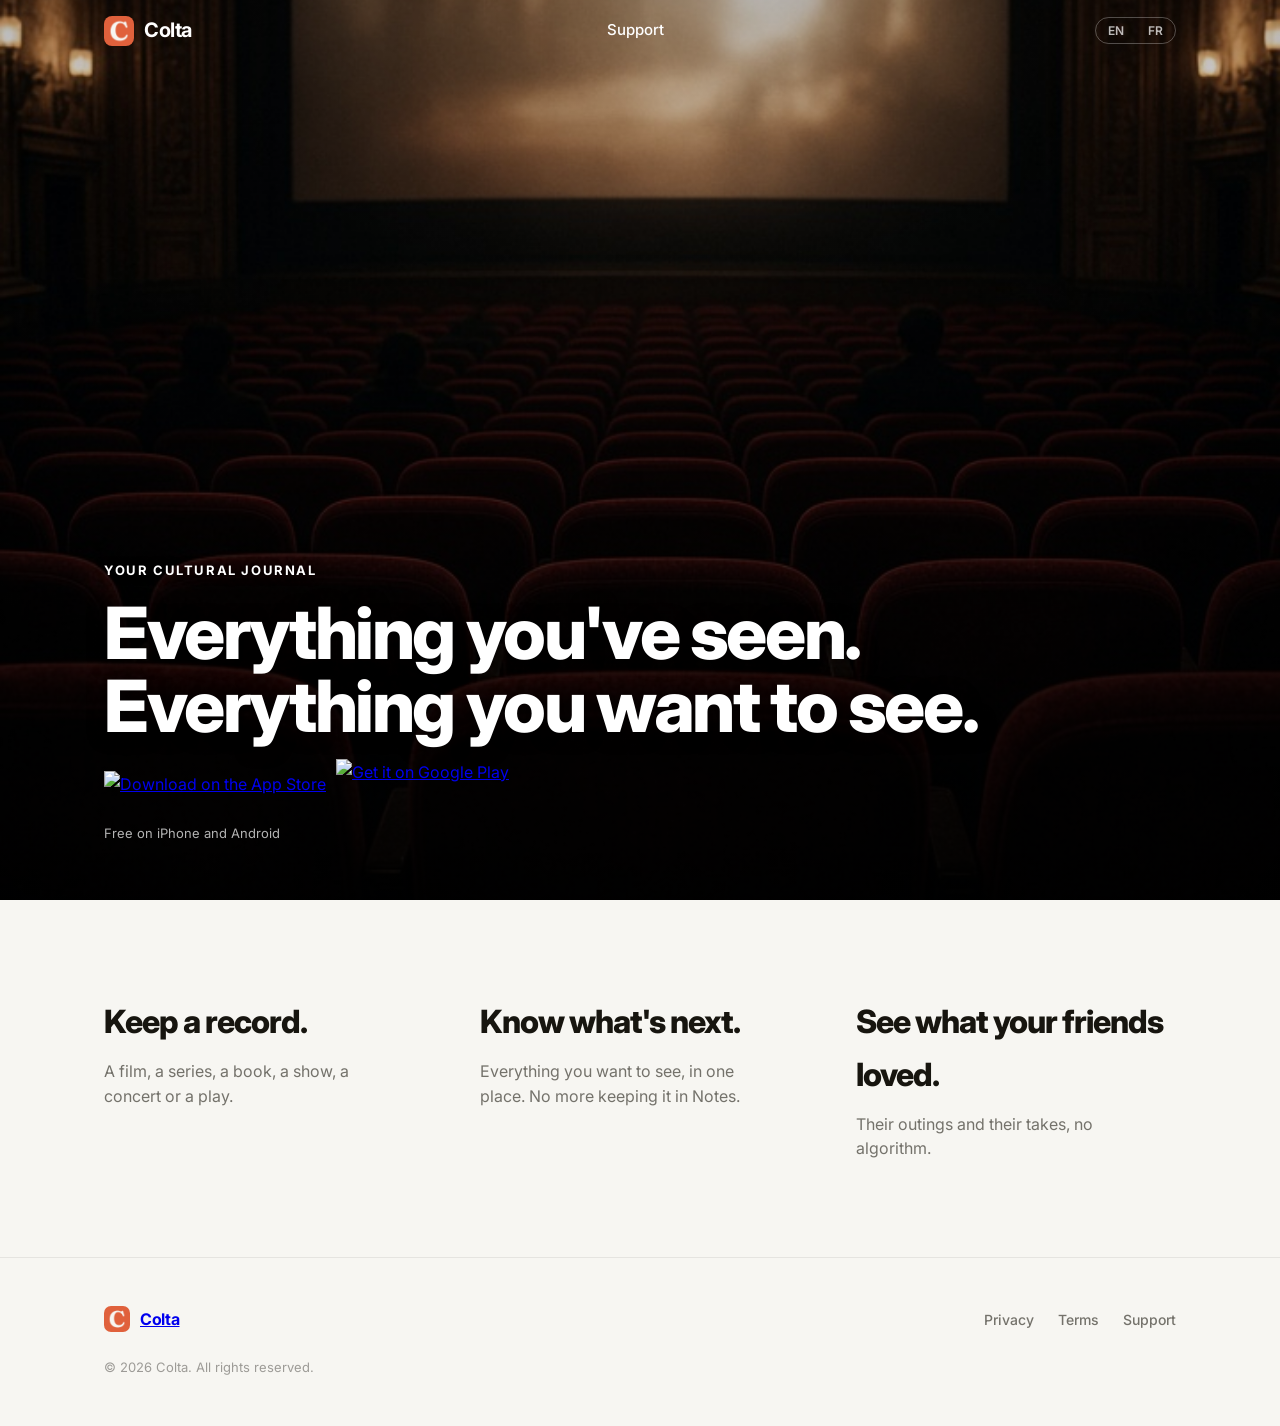
==== commit e621466b: "fix(site): make hero title readable and trim pitch copy Co-authored-by: Cursor <cursoragent@cursor.c" ====
--- a/index.html
+++ b/index.html
@@ -65,20 +65,20 @@
                 <div>
                     <h2 class="en-only">Keep a record.</h2>
                     <h2 class="fr-only">Tu gardes une trace.</h2>
-                    <p class="en-only">A film, a series, a book, a show, a concert, a play. A title is enough.</p>
-                    <p class="fr-only">Un film, une série, un livre, une expo, un concert ou une pièce. Un titre suffit.</p>
+                    <p class="en-only">A film, a series, a book, a show, a concert or a play.</p>
+                    <p class="fr-only">Un film, une série, un livre, une expo, un concert ou une pièce.</p>
                 </div>
                 <div>
                     <h2 class="en-only">Know what's next.</h2>
                     <h2 class="fr-only">Tu sais quoi voir ensuite.</h2>
-                    <p class="en-only">Everything on your list, in one place. No more keeping it in Notes.</p>
-                    <p class="fr-only">Toutes tes envies au même endroit. Plus besoin de les garder dans Notes.</p>
+                    <p class="en-only">Everything you want to see, in one place. No more keeping it in Notes.</p>
+                    <p class="fr-only">Toutes tes envies au même endroit, plus besoin de les garder dans Notes.</p>
                 </div>
                 <div>
                     <h2 class="en-only">See what your friends loved.</h2>
                     <h2 class="fr-only">Tu vois ce que tes amis ont aimé.</h2>
-                    <p class="en-only">Their outings and their takes. No algorithm. Your number is encrypted.</p>
-                    <p class="fr-only">Leurs sorties et leurs avis. Sans algorithme. Ton numéro est crypté.</p>
+                    <p class="en-only">Their outings and their takes, no algorithm.</p>
+                    <p class="fr-only">Leurs sorties et leurs avis, sans algorithme.</p>
                 </div>
             </div>
         </section>
--- a/style.css
+++ b/style.css
@@ -278,7 +278,8 @@
 .billboard-scrim {
     position: absolute;
     inset: 0;
-    background: linear-gradient(180deg, rgba(0, 0, 0, 0.18) 20%, rgba(0, 0, 0, 0.72) 100%);
+    background:
+        linear-gradient(180deg, rgba(0, 0, 0, 0.28) 0%, rgba(0, 0, 0, 0.08) 28%, rgba(0, 0, 0, 0.55) 62%, rgba(0, 0, 0, 0.88) 100%);
 }
 
 .billboard-copy {
@@ -296,6 +297,8 @@
     letter-spacing: 1.6px;
     text-transform: uppercase;
     margin-bottom: 14px;
+    color: #FFFFFF;
+    text-shadow: 0 1px 10px rgba(0, 0, 0, 0.55);
 }
 
 .billboard h1 {
@@ -304,7 +307,8 @@
     line-height: 1.02;
     letter-spacing: -2.4px;
     margin-bottom: 28px;
-    text-shadow: 0 2px 24px rgba(0, 0, 0, 0.35);
+    color: #FFFFFF;
+    text-shadow: 0 2px 18px rgba(0, 0, 0, 0.7);
 }
 
 .billboard .hero-note { color: rgba(255, 255, 255, 0.7); }
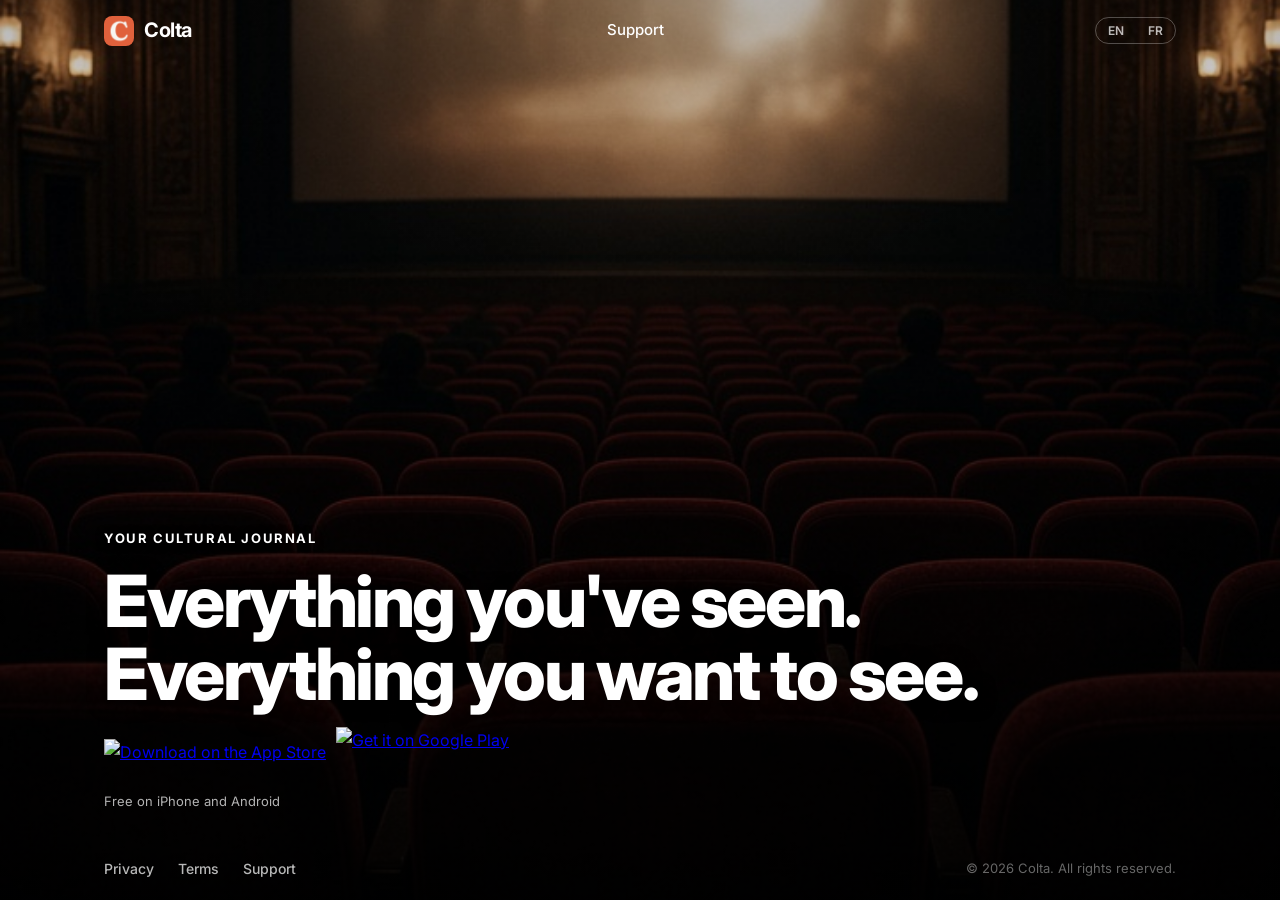
==== commit f0c148ad: "fix(site): keep the homepage to the cinema hero only Co-authored-by: Cursor <cursoragent@cursor.com>" ====
--- a/index.html
+++ b/index.html
@@ -59,31 +59,6 @@
         </div>
     </header>
 
-    <main>
-        <section class="pitch">
-            <div class="container pitch-grid">
-                <div>
-                    <h2 class="en-only">Keep a record.</h2>
-                    <h2 class="fr-only">Tu gardes une trace.</h2>
-                    <p class="en-only">A film, a series, a book, a show, a concert or a play.</p>
-                    <p class="fr-only">Un film, une série, un livre, une expo, un concert ou une pièce.</p>
-                </div>
-                <div>
-                    <h2 class="en-only">Know what's next.</h2>
-                    <h2 class="fr-only">Tu sais quoi voir ensuite.</h2>
-                    <p class="en-only">Everything you want to see, in one place. No more keeping it in Notes.</p>
-                    <p class="fr-only">Toutes tes envies au même endroit, plus besoin de les garder dans Notes.</p>
-                </div>
-                <div>
-                    <h2 class="en-only">See what your friends loved.</h2>
-                    <h2 class="fr-only">Tu vois ce que tes amis ont aimé.</h2>
-                    <p class="en-only">Their outings and their takes, no algorithm.</p>
-                    <p class="fr-only">Leurs sorties et leurs avis, sans algorithme.</p>
-                </div>
-            </div>
-        </section>
-    </main>
-
     <footer>
         <div class="footer-inner">
             <a href="/" class="foot-brand">
--- a/style.css
+++ b/style.css
@@ -288,7 +288,7 @@
     width: 100%;
     max-width: var(--maxw);
     margin: 0 auto;
-    padding: 0 var(--space-lg) 56px;
+    padding: 0 var(--space-lg) 88px;
 }
 
 .billboard-kicker {
@@ -313,33 +313,35 @@
 
 .billboard .hero-note { color: rgba(255, 255, 255, 0.7); }
 
-.pitch {
-    padding: clamp(56px, 8vw, 96px) 0;
-}
-
-.pitch-grid {
-    display: grid;
-    grid-template-columns: repeat(3, 1fr);
-    gap: clamp(28px, 5vw, 56px);
-}
-
-.pitch h2 {
-    font-size: clamp(24px, 3vw, 32px);
-    font-weight: 800;
-    letter-spacing: -1px;
-    margin-bottom: 10px;
-}
-
-.pitch p {
-    font-size: 16px;
-    color: var(--text-secondary);
-    line-height: 1.55;
-    max-width: 280px;
+body.home {
+    position: relative;
+    min-height: 100svh;
+    background: #0a0a0a;
+}
+
+body.home footer {
+    position: absolute;
+    left: 0;
+    right: 0;
+    bottom: 0;
+    z-index: 2;
+    background: transparent;
+    border-top: none;
+    padding: 16px 0 20px;
+}
+
+body.home footer .foot-brand { display: none; }
+
+body.home footer .wordmark,
+body.home footer .footer-links a { color: rgba(255, 255, 255, 0.72); }
+body.home footer .footer-links a:hover { color: #FFFFFF; }
+body.home footer .copyright {
+    color: rgba(255, 255, 255, 0.4);
+    width: auto;
+    margin-left: auto;
 }
 
 @media (max-width: 720px) {
-    .pitch-grid { grid-template-columns: 1fr; gap: 32px; }
-    .pitch p { max-width: none; }
     nav.nav-over .nav-plain { display: none; }
 }
 
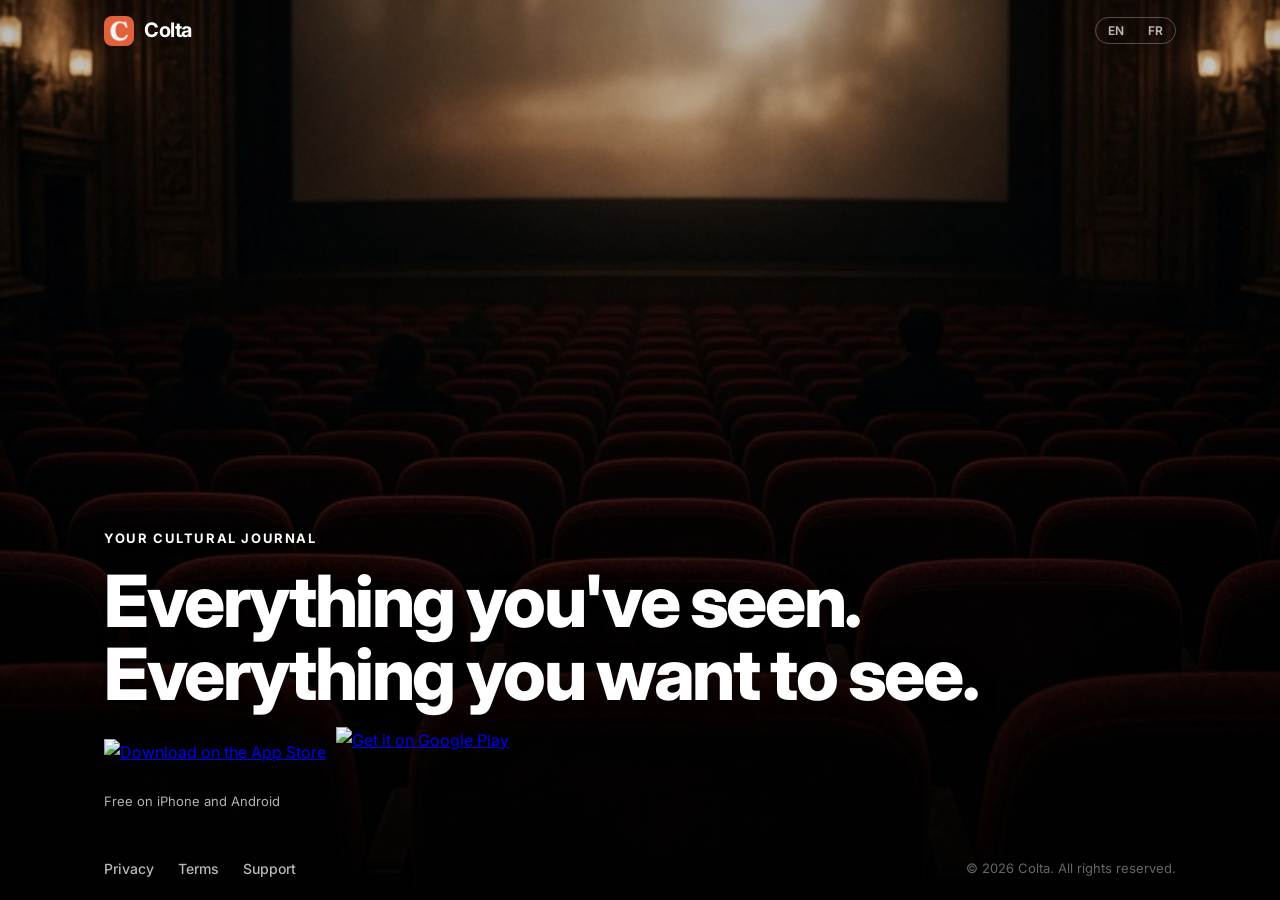
==== commit 591f1337: "fix(site): drop Support from the homepage header Co-authored-by: Cursor <cursoragent@cursor.com>" ====
--- a/index.html
+++ b/index.html
@@ -31,7 +31,6 @@
                 <img src="logo.png" alt="Colta">
                 <span class="wordmark">Colta</span>
             </a>
-            <a href="support.html" class="nav-plain"><span class="en-only">Support</span><span class="fr-only">Support</span></a>
             <div class="lang-toggle">
                 <button id="lang-en">EN</button>
                 <button id="lang-fr">FR</button>
